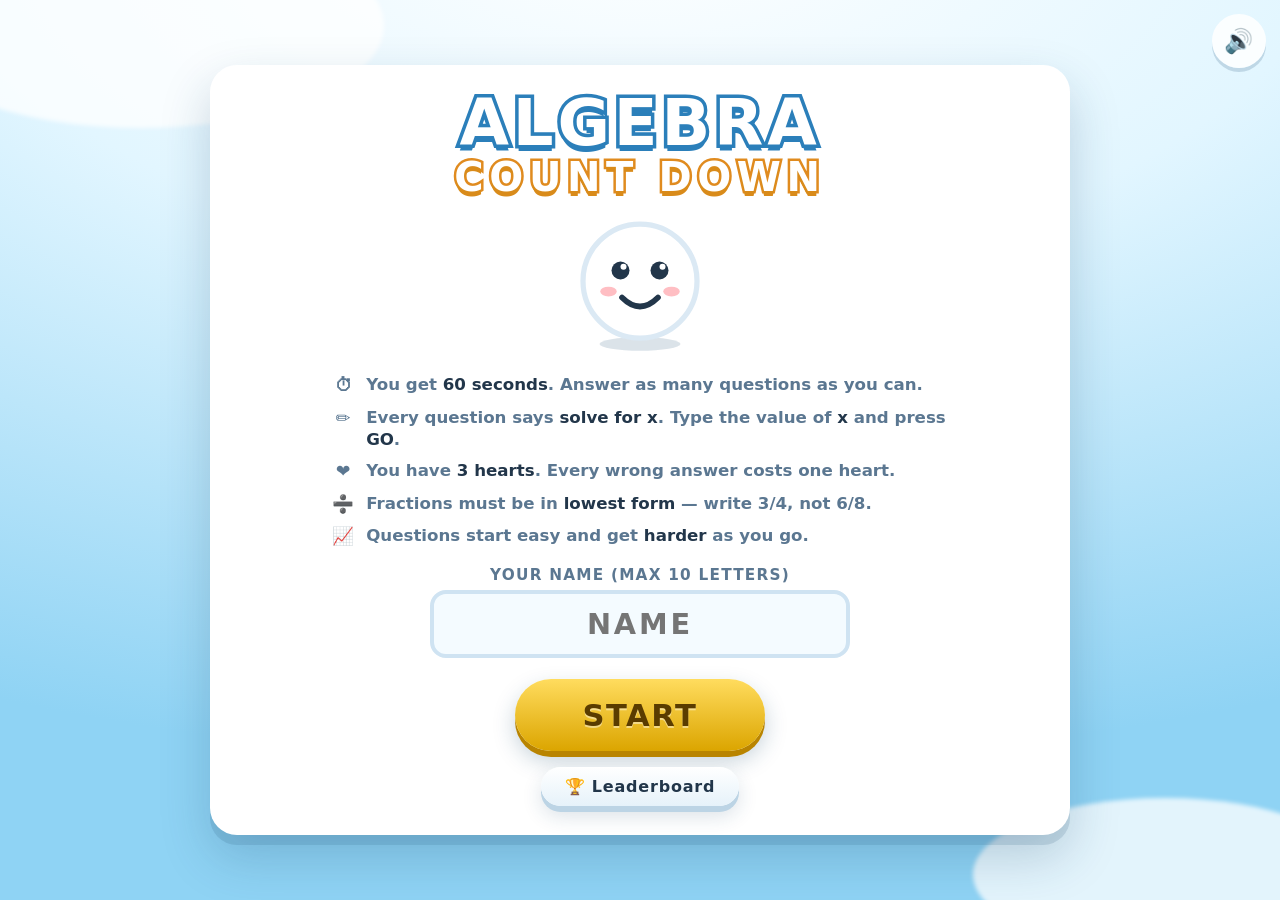
==== algebra.html @ 0816c3d7 "Count Down games" ====
<!DOCTYPE html>
<html lang="en">
<head>
<meta charset="utf-8">
<meta name="viewport" content="width=device-width, initial-scale=1, maximum-scale=1, user-scalable=no">
<title>Algebra Count Down</title>
<style>
:root{
  --sky1:#8fd3f4; --sky2:#e2f6ff;
  --ink:#22364a; --ink-soft:#5b7791;
  --yellow:#ffd23f; --yellow-d:#dba500;
  --green:#49c96b; --green-d:#2f9c4c;
  --red:#ff5a5f; --red-d:#cf3e43;
  --blue:#4aa8e8; --blue-d:#2b7fba;
  --card:#ffffff;
}
*{box-sizing:border-box;-webkit-tap-highlight-color:transparent}
html,body{height:100%;margin:0}
body{
  font-family: ui-rounded,"Nunito","Trebuchet MS",Verdana,system-ui,sans-serif;
  color:var(--ink);
  background: radial-gradient(130% 95% at 50% -10%, #ffffff 0%, var(--sky2) 42%, var(--sky1) 100%);
  overflow-x:hidden;
  overflow-y:auto;
  display:flex;
  flex-direction:column;
  min-height:100dvh;
  -webkit-user-select:none; user-select:none;
}
body::before,body::after{
  content:""; position:fixed; border-radius:50%; background:rgba(255,255,255,.75); filter:blur(2px);
  pointer-events:none; z-index:0;
}
body::before{ width:38vmax; height:16vmax; top:-6vmax; left:-8vmax; animation:drift 26s ease-in-out infinite alternate }
body::after{ width:30vmax; height:12vmax; bottom:-4vmax; right:-6vmax; animation:drift 34s ease-in-out infinite alternate-reverse }
@keyframes drift{ from{transform:translateX(0)} to{transform:translateX(6vmax)} }

#app{
  position:relative;
  flex:1 0 auto;
  min-height:min(620px, 82dvh);
  width:100%;
  z-index:1;
}
.screen{
  position:absolute; inset:0; display:none;
  flex-direction:column; align-items:center; justify-content:center;
  padding:clamp(10px,2.4vmin,26px); overflow:hidden;
}
.screen.on{display:flex}

.card{
  background:var(--card); border-radius:clamp(18px,3vmin,34px);
  box-shadow:0 10px 0 rgba(31,80,116,.14), 0 22px 50px rgba(23,70,105,.22);
  padding:clamp(16px,3.2vmin,38px);
  width:min(860px,100%);
  max-height:100%; overflow:auto;
}
.card::-webkit-scrollbar{width:10px}
.card::-webkit-scrollbar-thumb{background:#cfe3f2;border-radius:10px}

/* ---------- title ---------- */
.logo{margin:0 0 clamp(4px,1.2vmin,12px); text-align:center; line-height:.92}
.logo .a{
  display:block; font-size:clamp(28px,7.2vmin,64px); font-weight:900; letter-spacing:.06em;
  color:#fff; -webkit-text-stroke:clamp(3px,.9vmin,7px) var(--blue-d);
  paint-order:stroke fill; text-shadow:0 6px 0 var(--blue-d);
}
.logo .b{
  display:block; font-size:clamp(18px,4.6vmin,40px); font-weight:900; letter-spacing:.14em;
  color:#fff; -webkit-text-stroke:clamp(2.5px,.7vmin,5px) #e08b1f;
  paint-order:stroke fill; text-shadow:0 5px 0 #d98b1a; margin-top:.15em;
}

.mascot{width:clamp(74px,17vmin,150px); height:auto; display:block; margin:0 auto}
.mascot.cheer{animation:boing .6s ease-in-out infinite alternate}
@keyframes boing{from{transform:translateY(0) rotate(-2deg)} to{transform:translateY(-8px) rotate(2deg)}}

.rules{list-style:none; margin:clamp(10px,2vmin,20px) auto; padding:0; max-width:620px;
  display:grid; gap:clamp(5px,1.1vmin,10px); font-size:clamp(13px,1.85vmin,19px); font-weight:700; color:var(--ink-soft)}
.rules li{display:flex; gap:.6em; align-items:flex-start; line-height:1.3}
.rules b{color:var(--ink)}
.rules .ic{flex:0 0 1.5em; text-align:center; font-size:1.05em}

.namewrap{margin:clamp(10px,2vmin,22px) auto 0; max-width:420px; text-align:center}
.namewrap label{display:block; font-weight:900; font-size:clamp(12px,1.7vmin,16px); letter-spacing:.08em; color:var(--ink-soft); margin-bottom:6px; text-transform:uppercase}
#nameInput{
  width:100%; font:inherit; font-weight:900; font-size:clamp(20px,3.2vmin,30px); text-align:center;
  letter-spacing:.1em; text-transform:uppercase; padding:.45em .5em; border-radius:16px;
  border:4px solid #cfe3f2; background:#f4fbff; color:var(--ink); outline:none;
}
#nameInput:focus{border-color:var(--blue)}

.btn{
  -webkit-appearance:none; appearance:none; border:0; cursor:pointer; font:inherit; font-weight:900;
  border-radius:999px; padding:.62em 1.5em; letter-spacing:.05em; color:#fff;
  background:linear-gradient(180deg,var(--blue),var(--blue-d));
  box-shadow:0 6px 0 #1f659a, 0 10px 20px rgba(23,70,105,.28);
  transition:transform .08s ease, box-shadow .08s ease, filter .15s;
  text-shadow:0 2px 0 rgba(0,0,0,.18);
}
.btn:active{transform:translateY(5px); box-shadow:0 1px 0 #1f659a, 0 4px 10px rgba(23,70,105,.25)}
.btn.go{background:linear-gradient(180deg,#ffdc5e,var(--yellow-d)); color:#5a3c00; text-shadow:0 2px 0 rgba(255,255,255,.45); box-shadow:0 6px 0 #b98400, 0 10px 22px rgba(23,70,105,.25)}
.btn.go:active{box-shadow:0 1px 0 #b98400}
.btn.ghost{background:linear-gradient(180deg,#ffffff,#e6f2fa); color:var(--ink); box-shadow:0 6px 0 #bcd4e5, 0 10px 20px rgba(23,70,105,.16); text-shadow:none}
.btn.ghost:active{box-shadow:0 1px 0 #bcd4e5}
.btn[disabled]{filter:grayscale(.6) opacity(.6); cursor:not-allowed}
.btn.big{font-size:clamp(20px,3.4vmin,32px); padding:.6em 2.2em; margin-top:clamp(12px,2.4vmin,26px)}

.row{display:flex; gap:clamp(8px,1.6vmin,14px); justify-content:center; flex-wrap:wrap; align-items:center}

/* ---------- subtle back link & donation bar ---------- */
.backlink{
  position:absolute; top:clamp(8px,1.6vmin,16px); left:clamp(8px,1.6vmin,16px);
  z-index:5; text-decoration:none; font-weight:800;
  font-size:clamp(12px,1.7vmin,15px); color:var(--ink-soft);
  background:rgba(255,255,255,.78); backdrop-filter:blur(4px);
  padding:.45em .95em; border-radius:999px;
  box-shadow:0 3px 0 rgba(31,80,116,.12);
  transition:background .15s, color .15s, transform .08s;
}
.backlink:hover{background:#fff; color:var(--ink)}
.backlink:active{transform:translateY(2px)}

.donate-strip{
  margin-top:clamp(14px,2.4vmin,22px);
  padding-top:clamp(10px,1.8vmin,16px);
  border-top:1px solid #e4f0f8;
  display:flex; flex-wrap:wrap; align-items:center; justify-content:center;
  gap:8px 14px; text-align:center;
}
.donate-strip .donate-copy{
  font-size:clamp(11px,1.5vmin,13px); font-weight:700; color:var(--ink-soft);
}
.donate-strip form{margin:0; display:inline-flex; align-items:center}
.donate-btn{
  -webkit-appearance:none; appearance:none; cursor:pointer; font:inherit;
  font-size:clamp(11px,1.5vmin,13px); font-weight:800;
  color:var(--ink-soft); background:#f4f9fd;
  border:1.5px solid #d4e6f3; border-radius:999px;
  padding:.35em .95em; transition:all .15s ease;
}
.donate-btn:hover{
  background:#e7f4fc; color:var(--blue-d); border-color:#a9d2ee;
}
.donate-btn:active{transform:translateY(1px)}

/* ---------- bottom ad slot ---------- */
.ad-footer{
  position:relative; z-index:1;
  width:100%; display:flex; justify-content:center; align-items:center;
  padding:8px 10px 12px;
  overflow:hidden;
}
.ad-box{
  width:min(800px, 100%);
  min-height:90px;
  display:flex; justify-content:center; align-items:center;
  background:rgba(255,255,255,.35);
  border-radius:14px;
  overflow:hidden;
}

/* ---------- countdown ---------- */
#s-count{background:rgba(15,50,75,.35); backdrop-filter:blur(3px)}
#countNum{
  font-size:clamp(90px,34vmin,300px); font-weight:900; color:#fff; line-height:1;
  text-shadow:0 12px 0 rgba(20,60,90,.35); animation:pop .55s ease-out;
}
@keyframes pop{0%{transform:scale(.4);opacity:0} 45%{transform:scale(1.12);opacity:1} 100%{transform:scale(1)}}
#countHint{color:#fff; font-weight:900; letter-spacing:.2em; font-size:clamp(12px,2vmin,20px); opacity:.9; margin-top:.4em}

/* ---------- play ---------- */
#s-play{justify-content:flex-start; padding-top:clamp(6px,1.6vmin,18px)}
.hud{
  width:min(980px,100%); display:grid; grid-template-columns:auto 1fr auto auto; align-items:center;
  gap:clamp(8px,1.8vmin,20px); margin-bottom:clamp(6px,1.4vmin,14px);
}
.hearts{display:flex; gap:.16em; font-size:clamp(20px,3.6vmin,40px); line-height:1}
.heart{color:#ff5a5f; text-shadow:0 3px 0 rgba(0,0,0,.12); transition:transform .2s, color .2s, opacity .2s}
.heart.lost{color:#c9d8e4; opacity:.85; transform:scale(.82)}
.heart.pulse{animation:hp .4s ease-out}
@keyframes hp{0%{transform:scale(1.35)}100%{transform:scale(.82)}}

.timerwrap{display:flex; flex-direction:column; gap:4px; align-items:center}
.timerbar{
  width:100%; height:clamp(14px,2.6vmin,26px); background:#dceef9; border-radius:999px;
  overflow:hidden; box-shadow:inset 0 3px 6px rgba(31,80,116,.15);
}
#timerfill{
  height:100%; width:100%; border-radius:999px;
  background:linear-gradient(90deg,#5fe08a,#3fc4d6);
  transition:background .3s;
}
#timerfill.warn{background:linear-gradient(90deg,#ffc94a,#ff9a3c)}
#timerfill.danger{background:linear-gradient(90deg,#ff7d6e,#ff4b4b); animation:pulseBG .7s infinite alternate}
@keyframes pulseBG{from{filter:brightness(1)}to{filter:brightness(1.25)}}
#clock{font-weight:900; font-size:clamp(18px,3vmin,32px); font-variant-numeric:tabular-nums; letter-spacing:.02em}
#clock.danger{color:var(--red); animation:pulseT .7s infinite alternate}
@keyframes pulseT{from{transform:scale(1)}to{transform:scale(1.12)}}

.scorebox{text-align:right; line-height:1}
.scorebox .lbl{display:block; font-size:clamp(9px,1.35vmin,13px); font-weight:900; letter-spacing:.16em; color:var(--ink-soft)}
#score{font-size:clamp(26px,5vmin,52px); font-weight:900}
#score.bump{animation:bump .28s ease-out}
@keyframes bump{0%{transform:scale(1.4);color:var(--green-d)}100%{transform:scale(1)}}

.qcard{
  width:min(980px,100%); background:#fff; border-radius:clamp(18px,3vmin,32px);
  box-shadow:0 8px 0 rgba(31,80,116,.12), 0 18px 40px rgba(23,70,105,.18);
  padding:clamp(10px,2.4vmin,26px) clamp(12px,3vmin,34px);
  display:flex; flex-direction:column; align-items:center; justify-content:center;
  position:relative; overflow:hidden;
}
.qcard.shake{animation:shake .34s}
@keyframes shake{0%,100%{transform:translateX(0)}20%{transform:translateX(-9px)}40%{transform:translateX(8px)}60%{transform:translateX(-5px)}80%{transform:translateX(3px)}}

.prompt{font-weight:900; font-size:clamp(10px,1.55vmin,15px); letter-spacing:.18em; color:var(--ink-soft); text-transform:uppercase}
.eq{
  font-weight:900; line-height:1.05; letter-spacing:.01em; margin:clamp(2px,.7vmin,8px) 0;
  font-size:clamp(38px,10.5vmin,105px); font-variant-numeric:tabular-nums;
  white-space:nowrap;
}
.eq .var{color:var(--blue-d)}

#feedback{
  min-height:1.5em; font-weight:900; font-size:clamp(15px,2.5vmin,26px); letter-spacing:.02em;
  text-align:center; margin:0;
}
#feedback.ok{color:var(--green-d)}
#feedback.bad{color:var(--red-d)}
#feedback.hint{color:var(--ink-soft)}

.answerRow{
  width:min(980px,100%); display:flex; gap:clamp(8px,1.6vmin,14px); align-items:stretch;
  margin-top:clamp(6px,1.4vmin,14px);
}
#answer{
  flex:1 1 auto; min-width:0; font:inherit; font-weight:900; text-align:center;
  font-size:clamp(26px,5.2vmin,52px); padding:.18em .4em; border-radius:18px;
  border:5px solid #cfe3f2; background:#f7fdff; color:var(--ink); outline:none;
  font-variant-numeric:tabular-nums; letter-spacing:.04em;
}
#answer:focus{border-color:var(--blue); background:#fff}
#answer.badflash{border-color:var(--red); animation:shake .3s}
#goBtn{flex:0 0 auto; min-width:clamp(84px,14vmin,140px); font-size:clamp(20px,3.4vmin,34px); border-radius:18px}

.keypad{
  width:min(980px,100%); display:grid; grid-template-columns:repeat(4,1fr);
  gap:clamp(5px,1.1vmin,10px); margin-top:clamp(6px,1.3vmin,12px);
}
.key{
  -webkit-appearance:none; appearance:none; border:0; cursor:pointer; font:inherit; font-weight:900;
  font-size:clamp(18px,3.2vmin,32px); padding:clamp(6px,1.4vmin,14px) 0; border-radius:clamp(10px,1.6vmin,18px);
  color:var(--ink); background:linear-gradient(180deg,#ffffff,#e9f4fb);
  box-shadow:0 4px 0 #c3d9e8; transition:transform .06s, box-shadow .06s;
}
.key:active{transform:translateY(3px); box-shadow:0 1px 0 #c3d9e8}
.key.wide{grid-column:span 1}
.key.goKey{grid-column:span 2; background:linear-gradient(180deg,#ffdc5e,var(--yellow-d)); color:#5a3c00; box-shadow:0 4px 0 #b98400}
.key.goKey:active{box-shadow:0 1px 0 #b98400}

/* ---------- end ---------- */
#s-end .card{text-align:center}
.headline{font-size:clamp(24px,5.4vmin,52px); font-weight:900; margin:.1em 0 .1em; line-height:1.05}
.headline.win{color:var(--green-d)}
.headline.lose{color:var(--red-d)}
.bigscore{
  font-size:clamp(56px,15vmin,160px); font-weight:900; line-height:.95; color:var(--blue-d);
  margin:.05em 0 0; font-variant-numeric:tabular-nums;
}
.bigscore small{display:block; font-size:.17em; letter-spacing:.24em; color:var(--ink-soft); margin-top:.5em}
.endmsg{font-weight:700; color:var(--ink-soft); font-size:clamp(13px,2vmin,19px); margin:.9em auto 0; max-width:34em; line-height:1.4}

/* ---------- leaderboard ---------- */
#s-board .card{max-width:720px}
.lbtitle{text-align:center; font-weight:900; font-size:clamp(22px,4.4vmin,42px); letter-spacing:.06em; margin:0 0 .5em}
#lbList{list-style:none; margin:0; padding:0; display:grid; gap:clamp(4px,.9vmin,8px)}
#lbList li{
  display:grid; grid-template-columns:2.4em 1fr auto; align-items:center; gap:.7em;
  background:#f2f9fe; border-radius:12px; padding:.55em .8em; font-weight:900;
  font-size:clamp(14px,2.2vmin,20px);
}
#lbList li .rk{color:var(--ink-soft); text-align:center; font-size:.95em}
#lbList li .nm{overflow:hidden; text-overflow:ellipsis; white-space:nowrap; letter-spacing:.06em}
#lbList li .sc{color:var(--blue-d); font-variant-numeric:tabular-nums}
#lbList li:nth-child(1){background:linear-gradient(180deg,#fff4c9,#ffe58a)}
#lbList li:nth-child(2){background:linear-gradient(180deg,#f0f4f8,#dde6ee)}
#lbList li:nth-child(3){background:linear-gradient(180deg,#ffe9d6,#ffd3b0)}
#lbList li.me{outline:4px solid var(--green); outline-offset:-1px; animation:bump .5s}
#lbList li.msg{display:block; text-align:center; color:var(--ink-soft); font-weight:700}
.lbfoot{text-align:center; margin-top:clamp(12px,2.2vmin,22px)}

.topbar{
  position:absolute; top:clamp(8px,1.6vmin,16px); right:clamp(8px,1.6vmin,16px);
  display:flex; gap:.5em; z-index:5;
}
.iconbtn{
  -webkit-appearance:none; appearance:none; border:0; cursor:pointer; font:inherit; font-size:clamp(16px,2.6vmin,24px);
  width:2.3em; height:2.3em; border-radius:50%; background:rgba(255,255,255,.85); color:var(--ink);
  box-shadow:0 4px 0 rgba(31,80,116,.18); display:grid; place-items:center; transition:transform .08s;
}
.iconbtn:active{transform:translateY(3px); box-shadow:0 1px 0 rgba(31,80,116,.18)}
.hud .iconbtn{font-size:clamp(13px,2vmin,20px); width:2.1em; height:2.1em; background:#fff}

.confetti{position:fixed; inset:0; pointer-events:none; z-index:99; overflow:hidden}
.confetti i{
  position:absolute; top:-6vh; width:.9vmin; height:1.6vmin; border-radius:2px; opacity:.95;
  animation:fall linear forwards;
}
@keyframes fall{ to{ transform:translateY(112vh) rotate(720deg) } }

@media (max-width:560px){
  .rules{gap:4px}
  .keypad{gap:5px}
}
@media (orientation:landscape) and (max-height:520px){
  .mascot{width:60px}
  .logo .a{font-size:26px}
  .logo .b{font-size:17px}
  .rules{font-size:12px; gap:3px}
  .btn.big{margin-top:8px; padding:.45em 1.8em}
}
</style>
</head>
<body>
<div id="app">

  <!-- ============ START ============ -->
  <section class="screen on" id="s-start">
    <div class="card">
      <h1 class="logo"><span class="a">ALGEBRA</span><span class="b">COUNT DOWN</span></h1>

      <svg class="mascot" id="mascot" viewBox="0 0 200 200" aria-hidden="true">
        <ellipse cx="100" cy="184" rx="54" ry="9" fill="rgba(31,80,116,.16)"/>
        <circle cx="100" cy="100" r="76" fill="#fff" stroke="#dbe9f4" stroke-width="7"/>
        <circle cx="74" cy="86" r="12" fill="#22364a"/>
        <circle cx="126" cy="86" r="12" fill="#22364a"/>
        <circle cx="78" cy="81" r="4" fill="#fff"/>
        <circle cx="130" cy="81" r="4" fill="#fff"/>
        <ellipse cx="58" cy="114" rx="11" ry="6.5" fill="#ffb3b8" opacity=".85"/>
        <ellipse cx="142" cy="114" rx="11" ry="6.5" fill="#ffb3b8" opacity=".85"/>
        <path id="mouth" d="M76 122 Q100 146 124 122" fill="none" stroke="#22364a" stroke-width="7.5" stroke-linecap="round"/>
      </svg>

      <ul class="rules">
        <li><span class="ic">⏱</span><span>You get <b>60 seconds</b>. Answer as many questions as you can.</span></li>
        <li><span class="ic">✏️</span><span>Every question says <b>solve for x</b>. Type the value of <b>x</b> and press <b>GO</b>.</span></li>
        <li><span class="ic">❤️</span><span>You have <b>3 hearts</b>. Every wrong answer costs one heart.</span></li>
        <li><span class="ic">➗</span><span>Fractions must be in <b>lowest form</b> — write 3/4, not 6/8.</span></li>
        <li><span class="ic">📈</span><span>Questions start easy and get <b>harder</b> as you go.</span></li>
      </ul>

      <div class="namewrap">
        <label for="nameInput">Your name (max 10 letters)</label>
        <input id="nameInput" type="text" maxlength="10" autocomplete="off" autocapitalize="characters"
               spellcheck="false" placeholder="NAME" value="">
      </div>

      <div class="row">
        <button class="btn go big" id="startBtn">START</button>
      </div>
      <div class="row" style="margin-top:clamp(10px,1.8vmin,18px)">
        <button class="btn ghost" id="lbBtnStart">🏆 Leaderboard</button>
      </div>

      
    </div>
  </section>

  <!-- ============ 3-2-1 ============ -->
  <section class="screen" id="s-count">
    <div id="countNum">3</div>
    <div id="countHint">GET READY</div>
  </section>

  <!-- ============ PLAY ============ -->
  <section class="screen" id="s-play">
    <div class="hud">
      <div class="hearts" id="hearts" aria-label="lives remaining"></div>

      <div class="timerwrap">
        <div class="timerbar"><div id="timerfill"></div></div>
        <div id="clock">60</div>
      </div>

      <div class="scorebox">
        <span class="lbl">SCORE</span>
        <span id="score">0</span>
      </div>

      <button class="iconbtn" id="muteBtn2" title="Sound on/off">🔊</button>
    </div>

    <div class="qcard" id="qcard">
      <div class="prompt">Solve for x</div>
      <div class="eq" id="eq">x + 3 = 9</div>
      <div id="feedback"></div>
    </div>

    <div class="answerRow">
      <input id="answer" type="text" inputmode="none" autocomplete="off" autocorrect="off"
             autocapitalize="off" spellcheck="false" maxlength="7" placeholder="x = ?">
      <button class="btn go" id="goBtn">GO</button>
    </div>

    <div class="keypad" id="keypad">
      <button class="key" data-k="7">7</button>
      <button class="key" data-k="8">8</button>
      <button class="key" data-k="9">9</button>
      <button class="key" data-k="del">⌫</button>
      <button class="key" data-k="4">4</button>
      <button class="key" data-k="5">5</button>
      <button class="key" data-k="6">6</button>
      <button class="key" data-k="neg">−</button>
      <button class="key" data-k="1">1</button>
      <button class="key" data-k="2">2</button>
      <button class="key" data-k="3">3</button>
      <button class="key" data-k="slash">/</button>
      <button class="key" data-k="0">0</button>
      <button class="key goKey" data-k="go">✓ GO</button>
    </div>
  </section>

  <!-- ============ END ============ -->
  <section class="screen" id="s-end">
    <div class="card">
      <svg class="mascot" id="mascot2" viewBox="0 0 200 200" aria-hidden="true">
        <ellipse cx="100" cy="184" rx="54" ry="9" fill="rgba(31,80,116,.16)"/>
        <circle cx="100" cy="100" r="76" fill="#fff" stroke="#dbe9f4" stroke-width="7"/>
        <circle cx="74" cy="86" r="12" fill="#22364a"/>
        <circle cx="126" cy="86" r="12" fill="#22364a"/>
        <circle cx="78" cy="81" r="4" fill="#fff"/>
        <circle cx="130" cy="81" r="4" fill="#fff"/>
        <ellipse cx="58" cy="114" rx="11" ry="6.5" fill="#ffb3b8" opacity=".85"/>
        <ellipse cx="142" cy="114" rx="11" ry="6.5" fill="#ffb3b8" opacity=".85"/>
        <path id="mouth2" d="M76 122 Q100 146 124 122" fill="none" stroke="#22364a" stroke-width="7.5" stroke-linecap="round"/>
      </svg>
      <h2 class="headline" id="endTitle">Time's up!</h2>
      <div class="bigscore"><span id="finalScore">0</span><small>CORRECT ANSWERS</small></div>
      <p class="endmsg" id="endMsg"></p>
      <div class="row">
        <button class="btn go big" id="againBtn">PLAY AGAIN</button>
      </div>
      <div class="row" style="margin-top:clamp(10px,1.8vmin,18px)">
        <button class="btn ghost" id="lbBtnEnd">🏆 Leaderboard</button>
        <button class="btn ghost" id="homeBtn">🏠 Home</button>
      </div>

      
    </div>
  </section>

  <!-- ============ LEADERBOARD ============ -->
  <section class="screen" id="s-board">
    <div class="card">
      <h2 class="lbtitle">🏆 TOP 10</h2>
      <ol id="lbList"><li class="msg">Loading…</li></ol>
      <div class="lbfoot">
        <button class="btn ghost" id="lbClose">BACK</button>
      </div>
    </div>
  </section>

  

  <div class="topbar">
    <button class="iconbtn" id="muteBtn" title="Sound on/off">🔊</button>
  </div>
</div>



<script>
(function(){
"use strict";

/* =========================================================
   CONFIG — the only things you should need to change
   ========================================================= */
var CONFIG = {
  DURATION: 60,          // seconds per round
  HEARTS: 3,             // lives
  NAME_MAX: 10,          // letters allowed in a name
  REQUIRE_REDUCED: true, // true = 6/8 is marked wrong ("reduce it!")

  /* Paste your Google Apps Script Web App URL here, ending in /exec
     Leave "" to run with a leaderboard stored on this device only.   */
  LEADERBOARD_URL: ""
};

/* =========================================================
   Small helpers
   ========================================================= */
function $(s){ return document.querySelector(s); }
function R(a,b){ return a + Math.floor(Math.random()*(b-a+1)); }
function coin(p){ return Math.random() < p; }
function pick(a){ return a[Math.floor(Math.random()*a.length)]; }
function shuffle(a){ for(var i=a.length-1;i>0;i--){var j=Math.floor(Math.random()*(i+1));var t=a[i];a[i]=a[j];a[j]=t;} return a; }
function gcd(a,b){ a=Math.abs(a); b=Math.abs(b); while(b){ var t=b; b=a%b; a=t; } return a||1; }
function reduce(n,d){ if(d<0){ n=-n; d=-d; } var g=gcd(n,d); return [n/g, d/g]; }
function num(n){ return n<0 ? "\u2212"+Math.abs(n) : ""+n; }
function signed(n){ return n<0 ? "\u2212 "+Math.abs(n) : "+ "+n; }
function fmtFrac(f){
  var n=f[0], d=f[1];
  var head = n<0 ? "\u2212"+Math.abs(n) : ""+n;
  return d===1 ? head : head+"/"+d;
}

/* =========================================================
   Question generators
   Each returns { t: "equation text", f: [numerator, denominator] }
   Denominators are always kept positive and reduced.
   ========================================================= */
var NICE_FRACTIONS = [[1,2],[1,3],[2,3],[1,4],[3,4],[1,5],[2,5],[3,5],[4,5],[1,6],[5,6]];

/* ---- one step (easy) ---- */
function gAdd(){ var a=R(2,12), x=R(1,12); return {t:"x + "+a+" = "+(x+a), f:[x,1]}; }
function gSub(){ var a=R(2,15), b=R(2,20), x=a+b; return {t:"x \u2212 "+a+" = "+b, f:[x,1]}; }
function gMul(){ var a=R(2,9), x=R(2,12); return {t:a+"x = "+(a*x), f:[x,1]}; }
function gMulFrac(){                                  // qx = p  ->  x = p/q
  var fr = pick(NICE_FRACTIONS);
  var p = fr[0] * (coin(.35) ? -1 : 1);
  return {t: fr[1]+"x = "+num(p), f:[p, fr[1]]};
}
function gDiv(){ var a=R(2,9), b=R(2,12); return {t:"x/"+a+" = "+b, f:[a*b,1]}; }

/* ---- two step (harder) ---- */
function gAxB(){ var a=R(2,9), x=R(1,12), b=R(2,15); return {t:a+"x + "+b+" = "+(a*x+b), f:[x,1]}; }
function gAxMinusB(){ var a=R(2,9), x=R(2,12), b=R(2,15); var c=a*x-b; return {t:a+"x \u2212 "+b+" = "+num(c), f:[x,1]}; }
function gDivPlusB(){ var q=R(2,6), k=R(2,12), b=R(2,15); return {t:"x/"+q+" + "+b+" = "+(k+b), f:[q*k,1]}; }
function gDivMinusB(){ var q=R(2,6), k=R(3,14), b=R(2,k); return {t:"x/"+q+" \u2212 "+b+" = "+(k-b), f:[q*k,1]}; }

/* ---- two step with negatives (questions 8+) ---- */
function gNegAdd(){ var a=R(2,14), x=-R(2,15); return {t:"x + "+a+" = "+num(x+a), f:[x,1]}; }
function gNegSub(){ var a=R(2,14), x=-R(1,10); return {t:"x \u2212 "+a+" = "+num(x-a), f:[x,1]}; }
function gNegMul(){
  var a=R(2,9), x=-R(1,10);
  return coin(.5) ? {t:"\u2212"+a+"x = "+num(-a*x), f:[x,1]}   // -ax = +b
                  : {t: a+"x = "+num(a*x), f:[x,1]};          //  ax = -b
}
function gTwoStep(){
  var a = coin(.35) ? -R(2,7) : R(2,7);
  var x = coin(.5) ? -R(1,10) : R(1,10);
  var b = (coin(.5)?-1:1) * R(2,14);
  var c = a*x + b;
  var coef = (a===1) ? "x" : (a===-1 ? "\u2212x" : num(a)+"x");
  return {t: coef+" "+signed(b)+" = "+num(c), f:[x,1]};
}
function gTwoStepDiv(){
  var q=R(2,8), k=(coin(.5)?-1:1)*R(1,10), b=(coin(.5)?-1:1)*R(2,14);
  var c = k + b;
  return {t:"x/"+q+" "+signed(b)+" = "+num(c), f:[q*k,1]};
}
function gTwoStepFrac(){
  var fr = pick(NICE_FRACTIONS);
  var p = fr[0] * (coin(.3) ? -1 : 1), q = fr[1];
  var b = R(2,14);
  return {t: q+"x + "+b+" = "+num(p+b), f:[p,q]};
}

/* =========================================================
   Difficulty ladder
   Q1-4   : one step, no negatives
   Q5-7   : mixed one + two step, no negatives
   Q8+    : two step, negatives and fractions allowed
   Each tier is dealt from a shuffled bag so there is variety
   and no question is repeated until the bag runs out.
   ========================================================= */
var TIER1 = [gAdd, gSub, gMul, gDiv];
var TIER2 = [gAdd, gSub, gMul, gDiv, gAxB, gAxMinusB, gDivPlusB, gDivMinusB];
var TIER3 = [gTwoStep, gTwoStepDiv, gTwoStepFrac, gNegMul, gMulFrac, gNegAdd, gNegSub,
             gAxB, gAxMinusB, gDivPlusB, gDivMinusB, gMul, gSub];

var bags = {};
function drawFrom(key, builders){
  var bag = bags[key];
  if(!bag || !bag.length){ bag = shuffle(builders.slice()); bags[key] = bag; }
  return bag.pop()();
}
function newQuestion(index){
  if(index <= 4)  return drawFrom("t1", TIER1);
  if(index <= 7)  return drawFrom("t2", TIER2);
  return drawFrom("t3", TIER3);
}

/* =========================================================
   Sound (generated, no files needed)
   ========================================================= */
var actx = null, muted = false;
try{ muted = localStorage.getItem("acd_muted") === "1"; }catch(e){}
function audio(){
  if(!actx){ try{ actx = new (window.AudioContext||window.webkitAudioContext)(); }catch(e){ actx = null; } }
  if(actx && actx.state === "suspended"){ actx.resume(); }
  return actx;
}
function tone(freq, start, dur, type, vol){
  if(muted) return;
  var a = audio(); if(!a) return;
  var o = a.createOscillator(), g = a.createGain();
  o.type = type || "sine"; o.frequency.value = freq;
  var t0 = a.currentTime + start;
  g.gain.setValueAtTime(0, t0);
  g.gain.linearRampToValueAtTime(vol || .16, t0 + .012);
  g.gain.exponentialRampToValueAtTime(.0001, t0 + dur);
  o.connect(g); g.connect(a.destination);
  o.start(t0); o.stop(t0 + dur + .02);
}
function sfxOk(){ tone(880,0,.09,"triangle",.15); tone(1320,.07,.13,"triangle",.13); }
function sfxBad(){ tone(210,0,.16,"sawtooth",.12); tone(150,.11,.22,"sawtooth",.11); }
function sfxTick(){ tone(660,0,.08,"sine",.12); }
function sfxGo(){ tone(520,0,.12,"square",.12); tone(780,.1,.18,"square",.11); }
function sfxWin(){ [523,659,784,1047].forEach(function(f,i){ tone(f, i*.13, .26, "triangle", .14); }); }

/* =========================================================
   Screens
   ========================================================= */
function show(id){
  document.querySelectorAll(".screen").forEach(function(s){ s.classList.remove("on"); });
  var el = document.getElementById(id);
  el.classList.add("on");
  var hideChrome = (id === "s-play" || id === "s-count");
  document.querySelector(".topbar").style.display = hideChrome ? "none" : "flex";
}

/* =========================================================
   Game state
   ========================================================= */
var S = {
  score:0, hearts:0, index:0, cur:null,
  running:false, locked:false, streak:0,
  t0:0, timeLeft:CONFIG.DURATION, raf:null, pending:null,
  playerName:""
};

var elHearts=$("#hearts"), elEq=$("#eq"), elFb=$("#feedback"),
    elScore=$("#score"), elClock=$("#clock"), elFill=$("#timerfill"),
    elAnswer=$("#answer"), elCard=$("#qcard");

/* ---------- name ---------- */
try{ var savedName = localStorage.getItem("acd_name") || ""; }catch(e){ var savedName=""; }
$("#nameInput").value = savedName;

$("#nameInput").addEventListener("input", function(){
  this.value = this.value.replace(/[^A-Za-z0-9 ]/g,"").slice(0,CONFIG.NAME_MAX).toUpperCase();
});

/* ---------- mute ---------- */
function syncMute(){
  $("#muteBtn").textContent  = muted ? "🔇" : "🔊";
  $("#muteBtn2").textContent = muted ? "🔇" : "🔊";
}
function toggleMute(){
  muted = !muted;
  syncMute();
  try{ localStorage.setItem("acd_muted", muted ? "1":"0"); }catch(e){}
}
$("#muteBtn").addEventListener("click", toggleMute);
$("#muteBtn2").addEventListener("click", toggleMute);
syncMute();

/* =========================================================
   Hearts + HUD
   ========================================================= */
function drawHearts(){
  elHearts.innerHTML = "";
  for(var i=0;i<CONFIG.HEARTS;i++){
    var s = document.createElement("span");
    s.className = "heart" + (i < S.hearts ? "" : " lost");
    s.textContent = "♥";
    elHearts.appendChild(s);
  }
}
function loseHeart(){
  if(S.hearts>0) S.hearts--;
  var nodes = elHearts.children;
  for(var i=0;i<nodes.length;i++){
    nodes[i].className = "heart" + (i < S.hearts ? "" : " lost");
  }
  var lostNode = nodes[S.hearts];
  if(lostNode) lostNode.classList.add("pulse");
}

/* =========================================================
   Face
   ========================================================= */
function setFace(which){
  var m1 = $("#mouth"), m2 = $("#mouth2");
  var cfg = {
    idle:  {d:"M76 122 Q100 146 124 122", fill:"none"},
    happy: {d:"M72 116 Q100 156 128 116", fill:"none"},
    sad:   {d:"M76 138 Q100 116 124 138", fill:"none"},
    cheer: {d:"M74 114 Q100 162 126 114 Z", fill:"#ff7b7b"},
    wow:   {d:"M100 112 m-14 0 a14 14 0 1 0 28 0 a14 14 0 1 0 -28 0", fill:"#ff7b7b"}
  }[which] || {d:"M76 122 Q100 146 124 122", fill:"none"};
  [m1,m2].forEach(function(m){
    if(!m) return;
    m.setAttribute("d", cfg.d);
    m.setAttribute("fill", cfg.fill);
  });
  $("#mascot").classList.toggle("cheer", which === "cheer");
  $("#mascot2").classList.toggle("cheer", which === "cheer");
}

/* =========================================================
   Timer
   ========================================================= */
function updateTimerUI(){
  var t = S.timeLeft;
  elClock.textContent = Math.ceil(t);
  elFill.style.width = Math.max(0, (t/CONFIG.DURATION)*100) + "%";
  var cls = t <= 10 ? "danger" : (t <= 25 ? "warn" : "");
  elFill.className = cls;
  elClock.className = cls;
}
function tick(now){
  if(!S.running) return;
  var elapsed = (now - S.t0)/1000;
  S.timeLeft = CONFIG.DURATION - elapsed;
  if(S.timeLeft <= 0){ S.timeLeft = 0; updateTimerUI(); endGame(true); return; }
  updateTimerUI();
  S.raf = requestAnimationFrame(tick);
}

/* =========================================================
   Start / countdown
   ========================================================= */
function beginRound(){
  var nm = $("#nameInput").value.trim().slice(0,CONFIG.NAME_MAX);
  S.playerName = nm || "PLAYER";
  try{ localStorage.setItem("acd_name", S.playerName); }catch(e){}

  S.score = 0; S.hearts = CONFIG.HEARTS; S.index = 0;
  S.streak = 0; S.locked = false; S.running = false; S.timeLeft = CONFIG.DURATION;
  bags = {};
  elScore.textContent = "0";
  drawHearts();
  updateTimerUI();
  setFace("idle");

  show("s-count");
  countdown(3);
}

function countdown(n){
  var el = $("#countNum");
  el.textContent = n;
  el.style.animation = "none";
  void el.offsetWidth;
  el.style.animation = "";
  sfxTick();
  if(n > 1){
    setTimeout(function(){ countdown(n-1); }, 700);
  } else {
    setTimeout(function(){
      $("#countNum").textContent = "GO!";
      sfxGo();
      setTimeout(startPlay, 420);
    }, 700);
  }
}

function startPlay(){
  show("s-play");
  S.running = true;
  S.t0 = performance.now();
  updateTimerUI();
  nextQuestion();
  S.raf = requestAnimationFrame(tick);
}

/* =========================================================
   Questions
   ========================================================= */
function nextQuestion(){
  S.index++;
  S.cur = newQuestion(S.index);
  elEq.innerHTML = renderEq(S.cur.t);
  elAnswer.value = "";
  elAnswer.classList.remove("badflash");
  elFb.textContent = "";
  elFb.className = "";
  S.locked = false;
  elAnswer.focus({preventScroll:true});
}

function renderEq(t){
  // x → coloured, everything else plain
  return t.replace(/(^|[^A-Za-z0-9])x(?![A-Za-z0-9])/g, function(m, pre){
    return pre + '<span class="var">x</span>';
  });
}

/* =========================================================
   Answer checking
   ========================================================= */
function parseAnswer(raw){
  var s = String(raw).toLowerCase().replace(/\s+/g,"").replace(/\u2212/g,"-");
  s = s.replace(/^x=?/, "");
  if(!s) return null;
  if(/^-?\d+$/.test(s)) return [parseInt(s,10), 1];
  var m = s.match(/^(-?\d+)\/(-?\d+)$/);
  if(m){
    var d = parseInt(m[2],10);
    if(d === 0) return null;
    return [parseInt(m[1],10), d];
  }
  return null;
}

function submitAnswer(){
  if(!S.running || S.locked) return;
  var parsed = parseAnswer(elAnswer.value);

  if(parsed === null){
    elFb.textContent = "Type a number, like 7 or \u22123/4";
    elFb.className = "hint";
    elAnswer.classList.add("badflash");
    setTimeout(function(){ elAnswer.classList.remove("badflash"); }, 400);
    return;
  }

  var red = reduce(parsed[0], parsed[1]);
  var truth = S.cur.f;
  var isRight = (red[0] === truth[0] && red[1] === truth[1]);
  var wasReduced = (parsed[0] === red[0] && parsed[1] === red[1]);

  if(isRight && wasReduced){
    /* ---------- correct ---------- */
    S.locked = true;
    S.score++; S.streak++;
    elScore.textContent = S.score;
    elScore.classList.remove("bump"); void elScore.offsetWidth; elScore.classList.add("bump");
    elFb.textContent = S.streak >= 4 ? "🔥 " + S.streak + " in a row!" : "Correct!";
    elFb.className = "ok";
    setFace("happy");
    sfxOk();
    setTimeout(function(){
      if(!S.running) return;
      setFace("idle");
      nextQuestion();
    }, 170);
    return;
  }

  /* ---------- wrong ---------- */
  S.locked = true;
  S.streak = 0;
  elCard.classList.remove("shake"); void elCard.offsetWidth; elCard.classList.add("shake");
  elAnswer.classList.add("badflash");
  setFace("sad");
  sfxBad();

  if(isRight && !wasReduced && CONFIG.REQUIRE_REDUCED){
    elFb.textContent = "Right value — but reduce! Write " + fmtFrac(truth);
  } else {
    elFb.textContent = "x = " + fmtFrac(truth);
  }
  elFb.className = "bad";

  loseHeart();

  S.pending = setTimeout(function(){
    if(!S.running) return;
    elAnswer.classList.remove("badflash");
    setFace("idle");
    if(S.hearts <= 0){ endGame(false); return; }
    nextQuestion();
  }, 1150);
}

/* =========================================================
   End of round
   ========================================================= */
function endGame(survived){
  if(!S.running) return;
  S.running = false;
  if(S.raf) cancelAnimationFrame(S.raf);
  if(S.pending){ clearTimeout(S.pending); S.pending = null; }
  elAnswer.blur();

  $("#finalScore").textContent = S.score;
  var title = $("#endTitle"), msg = $("#endMsg");

  if(survived){
    title.textContent = "Time's up — you survived!";
    title.className = "headline win";
    setFace("cheer");
    sfxWin();
    confetti();
    msg.textContent = S.score === 0
      ? "You made it to the end with no correct answers — give it another go!"
      : "Nice work, " + S.playerName + "! Your score is being sent to the leaderboard.";
  } else {
    title.textContent = "Out of hearts!";
    title.className = "headline lose";
    setFace("sad");
    msg.textContent = "You ran out of hearts after " + S.score +
      " correct answer" + (S.score === 1 ? "" : "s") + ". You need to survive the full minute to get on the leaderboard — try again!";
  }

  show("s-end");

  if(survived && S.score > 0){
    submitScore(S.playerName, S.score, function(){
      msg.textContent = "Nice work, " + S.playerName + "! You scored " + S.score + ". Check the leaderboard!";
    });
  }
}

function confetti(){
  var wrap = document.createElement("div");
  wrap.className = "confetti";
  var colours = ["#ffd23f","#ff5a5f","#49c96b","#4aa8e8","#c77dff","#ff9a3c"];
  for(var i=0;i<60;i++){
    var p = document.createElement("i");
    p.style.left = Math.random()*100 + "vw";
    p.style.background = colours[Math.floor(Math.random()*colours.length)];
    p.style.animationDuration = (1.6 + Math.random()*1.8) + "s";
    p.style.animationDelay = (Math.random()*.5) + "s";
    p.style.transform = "rotate(" + (Math.random()*360) + "deg)";
    wrap.appendChild(p);
  }
  document.body.appendChild(wrap);
  setTimeout(function(){ wrap.remove(); }, 4200);
}

/* =========================================================
   Leaderboard
   ========================================================= */
var lastBoard = null, lastMyScore = null;

var SB_URL = "https://ydxsmynagzcdrwxjigjh.supabase.co";
var SB_KEY = "eyJhbGciOiJIUzI1NiIsInR5cCI6IkpXVCJ9.eyJpc3MiOiJzdXBhYmFzZSIsInJlZiI6InlkeHNteW5hZ3pjZHJ3eGppZ2poIiwicm9sZSI6ImFub24iLCJpYXQiOjE3OTU1MjcyODUsImV4cCI6MjExMTEwMzI4NX0.hHm3HX70GkGYsO0CjVCzieZWcDXFQ_c0QYhM-qYTuAs";
var GAME_ID = "algebra";
function sbHeaders(){ return {"apikey":SB_KEY,"Authorization":"Bearer "+SB_KEY,"Content-Type":"application/json"}; }

function loadBoard(cb){
  var done = false;
  var t = setTimeout(function(){ if(!done){ done = true; cb(null, true); } }, 10000);
  fetch(SB_URL + "/rest/v1/rpc/top10", {method:"POST", headers:sbHeaders(), body:JSON.stringify({g:GAME_ID})})
    .then(function(r){ if(!r.ok) throw 0; return r.json(); })
    .then(function(rows){ if(done) return; done = true; clearTimeout(t); cb(rows, true); })
    .catch(function(){ if(done) return; done = true; clearTimeout(t); cb(null, true); });
}

function submitScore(name, score, after){
  lastMyScore = score;
  var fin = function(){ if(after) after(); };
  fetch(SB_URL + "/rest/v1/scores", {method:"POST", headers:Object.assign(sbHeaders(),{"Prefer":"return=minimal"}),
    body:JSON.stringify({game:GAME_ID, name:String(name).toUpperCase().slice(0,10), score:Math.max(0,Math.min(600,score|0))})})
    .catch(function(){}).then(fin);
}

function renderBoard(){
  var list = $("#lbList");
  list.innerHTML = '<li class="msg">Loading…</li>';
  loadBoard(function(rows, remote){
    list.innerHTML = "";
    if(rows === null){
      list.innerHTML = '<li class="msg">The leaderboard could not be reached right now — try again in a moment.</li>';
      return;
    }
    if(!rows.length){
      list.innerHTML = '<li class="msg">No scores yet. Be the first!</li>';
      return;
    }
    rows.slice(0,10).forEach(function(r, i){
      var li = document.createElement("li");
      if(lastMyScore !== null && String(r.name).toUpperCase() === S.playerName.toUpperCase()){ li.className = "me"; }
      li.innerHTML = '<span class="rk">' + (i+1) + '</span>' +
                     '<span class="nm">' + String(r.name).toUpperCase().replace(/[<>&]/g,"") + '</span>' +
                     '<span class="sc">' + r.score + '</span>';
      list.appendChild(li);
    });
  });
}

/* =========================================================
   Wiring
   ========================================================= */
$("#startBtn").addEventListener("click", function(){
  var nm = $("#nameInput").value.trim();
  if(nm.length < 1){
    $("#nameInput").focus();
    $("#nameInput").style.borderColor = "var(--red)";
    setTimeout(function(){ $("#nameInput").style.borderColor = ""; }, 900);
    return;
  }
  beginRound();
});

$("#nameInput").addEventListener("keydown", function(e){
  if(e.key === "Enter"){ e.preventDefault(); $("#startBtn").click(); }
});

$("#goBtn").addEventListener("click", submitAnswer);
elAnswer.addEventListener("keydown", function(e){
  if(e.key === "Enter"){ e.preventDefault(); submitAnswer(); }
});
elAnswer.addEventListener("input", function(){
  this.value = this.value.replace(/[^0-9\-\/\u2212]/g, "").slice(0,7);
});

$("#keypad").addEventListener("click", function(e){
  var btn = e.target.closest(".key");
  if(!btn) return;
  var k = btn.getAttribute("data-k");
  e.preventDefault();
  if(k === "go"){ submitAnswer(); return; }
  if(S.locked) return;
  var v = elAnswer.value;
  if(k === "del"){ elAnswer.value = v.slice(0,-1); }
  else if(k === "neg"){ elAnswer.value = v.charAt(0) === "-" ? v.slice(1) : "-" + v; }
  else if(k === "slash"){ if(v.indexOf("/") < 0 && v.length) elAnswer.value = v + "/"; }
  else { elAnswer.value = (v + k).slice(0,7); }
  elAnswer.focus({preventScroll:true});
});

$("#againBtn").addEventListener("click", beginRound);
$("#homeBtn").addEventListener("click", function(){ setFace("idle"); show("s-start"); });
$("#lbBtnStart").addEventListener("click", function(){ show("s-board"); renderBoard(); });
$("#lbBtnEnd").addEventListener("click", function(){ show("s-board"); renderBoard(); });
$("#lbClose").addEventListener("click", function(){
  show(S.index > 0 ? "s-end" : "s-start");
});

/* keep the game area from scrolling on space */
window.addEventListener("keydown", function(e){
  if(e.key === " " && document.activeElement === document.body) e.preventDefault();
});

/* init */
drawHearts();
updateTimerUI();
setFace("idle");

})();
</script>
</body>
</html>
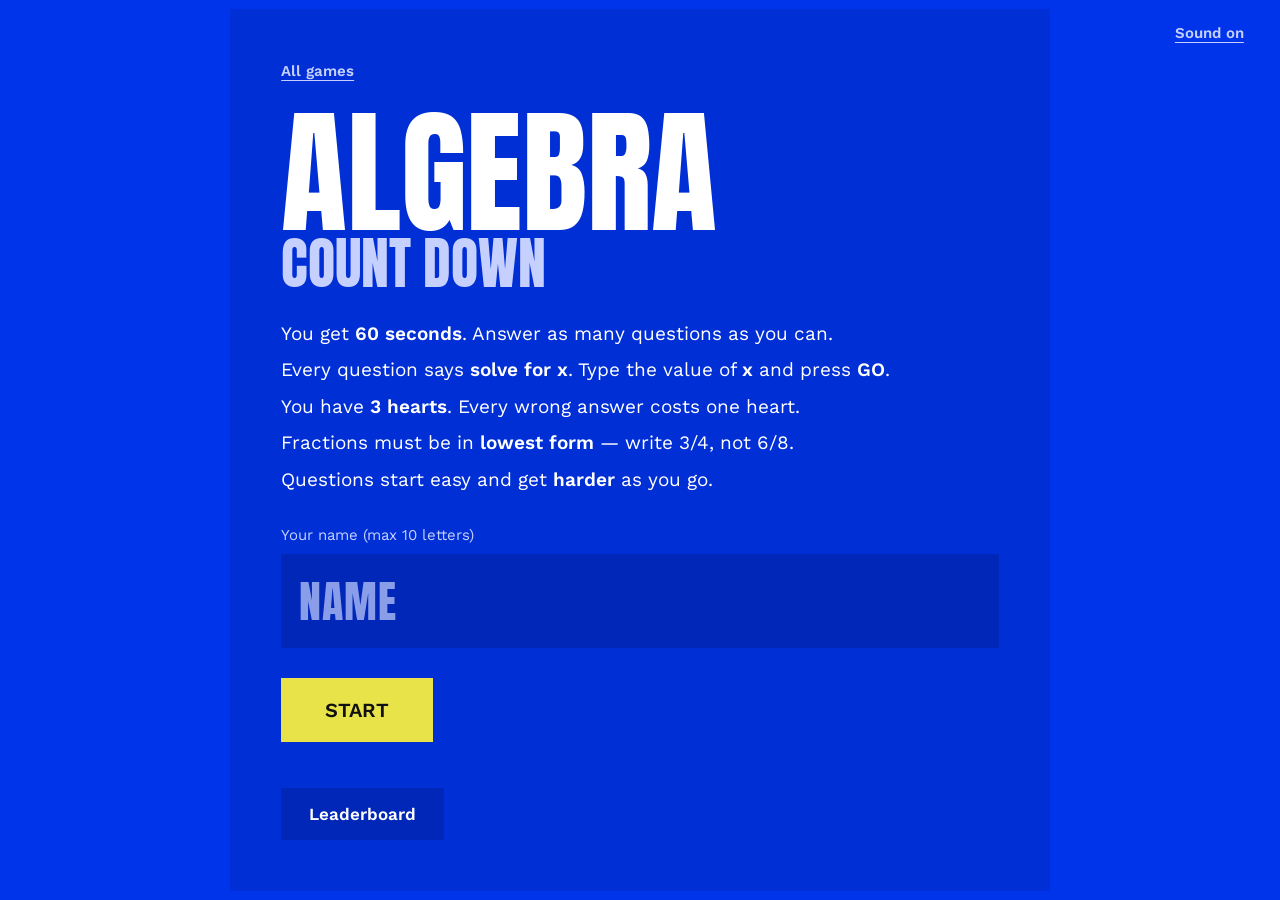
==== commit 6c1643e0: "Restyle game pages to match landing" ====
--- a/algebra.html
+++ b/algebra.html
@@ -4,323 +4,121 @@
 <meta charset="utf-8">
 <meta name="viewport" content="width=device-width, initial-scale=1, maximum-scale=1, user-scalable=no">
 <title>Algebra Count Down</title>
+<link rel="preconnect" href="https://fonts.googleapis.com"><link rel="preconnect" href="https://fonts.gstatic.com" crossorigin><link href="https://fonts.googleapis.com/css2?family=Anton&family=Work+Sans:wght@400;600&display=swap" rel="stylesheet">
 <style>
 :root{
-  --sky1:#8fd3f4; --sky2:#e2f6ff;
-  --ink:#22364a; --ink-soft:#5b7791;
-  --yellow:#ffd23f; --yellow-d:#dba500;
-  --green:#49c96b; --green-d:#2f9c4c;
-  --red:#ff5a5f; --red-d:#cf3e43;
-  --blue:#4aa8e8; --blue-d:#2b7fba;
-  --card:#ffffff;
+  --bg:#0034eb; --surface:#002fd6; --deep:#0027b8; --ink:#fff; --muted:#c5d0ff;
+  --accent:#e9e34a; --accent-ink:#111; --bad:#ff9aa0;
+  --m:clamp(16px,2.2vw,32px);
+  --ease:cubic-bezier(.2,.7,.2,1);
 }
 *{box-sizing:border-box;-webkit-tap-highlight-color:transparent}
-html,body{height:100%;margin:0}
-body{
-  font-family: ui-rounded,"Nunito","Trebuchet MS",Verdana,system-ui,sans-serif;
-  color:var(--ink);
-  background: radial-gradient(130% 95% at 50% -10%, #ffffff 0%, var(--sky2) 42%, var(--sky1) 100%);
-  overflow-x:hidden;
-  overflow-y:auto;
-  display:flex;
-  flex-direction:column;
-  min-height:100dvh;
-  -webkit-user-select:none; user-select:none;
-}
-body::before,body::after{
-  content:""; position:fixed; border-radius:50%; background:rgba(255,255,255,.75); filter:blur(2px);
-  pointer-events:none; z-index:0;
-}
-body::before{ width:38vmax; height:16vmax; top:-6vmax; left:-8vmax; animation:drift 26s ease-in-out infinite alternate }
-body::after{ width:30vmax; height:12vmax; bottom:-4vmax; right:-6vmax; animation:drift 34s ease-in-out infinite alternate-reverse }
-@keyframes drift{ from{transform:translateX(0)} to{transform:translateX(6vmax)} }
-
-#app{
-  position:relative;
-  flex:1 0 auto;
-  min-height:min(620px, 82dvh);
-  width:100%;
-  z-index:1;
-}
-.screen{
-  position:absolute; inset:0; display:none;
-  flex-direction:column; align-items:center; justify-content:center;
-  padding:clamp(10px,2.4vmin,26px); overflow:hidden;
-}
+html,body{margin:0;min-height:100%}
+body{background:var(--bg);color:var(--ink);font-family:"Work Sans",system-ui,sans-serif;font-size:clamp(1.0625rem,1rem + .25vw,1.1875rem);line-height:1.5;-webkit-user-select:none;user-select:none;overflow-x:hidden}
+::selection{background:var(--accent);color:var(--accent-ink)}
+:focus-visible{outline:3px solid var(--accent);outline-offset:3px}
+h1,h2{font-family:Anton,Impact,"Arial Narrow",sans-serif;font-weight:400;text-transform:uppercase;letter-spacing:-.01em;line-height:.9;margin:0}
+
+#app{position:relative;min-height:100svh;width:100%}
+.screen{position:absolute;inset:0;display:none;flex-direction:column;align-items:center;justify-content:center;padding:var(--m);overflow:auto}
 .screen.on{display:flex}
-
-.card{
-  background:var(--card); border-radius:clamp(18px,3vmin,34px);
-  box-shadow:0 10px 0 rgba(31,80,116,.14), 0 22px 50px rgba(23,70,105,.22);
-  padding:clamp(16px,3.2vmin,38px);
-  width:min(860px,100%);
-  max-height:100%; overflow:auto;
-}
-.card::-webkit-scrollbar{width:10px}
-.card::-webkit-scrollbar-thumb{background:#cfe3f2;border-radius:10px}
-
-/* ---------- title ---------- */
-.logo{margin:0 0 clamp(4px,1.2vmin,12px); text-align:center; line-height:.92}
-.logo .a{
-  display:block; font-size:clamp(28px,7.2vmin,64px); font-weight:900; letter-spacing:.06em;
-  color:#fff; -webkit-text-stroke:clamp(3px,.9vmin,7px) var(--blue-d);
-  paint-order:stroke fill; text-shadow:0 6px 0 var(--blue-d);
-}
-.logo .b{
-  display:block; font-size:clamp(18px,4.6vmin,40px); font-weight:900; letter-spacing:.14em;
-  color:#fff; -webkit-text-stroke:clamp(2.5px,.7vmin,5px) #e08b1f;
-  paint-order:stroke fill; text-shadow:0 5px 0 #d98b1a; margin-top:.15em;
-}
-
-.mascot{width:clamp(74px,17vmin,150px); height:auto; display:block; margin:0 auto}
-.mascot.cheer{animation:boing .6s ease-in-out infinite alternate}
-@keyframes boing{from{transform:translateY(0) rotate(-2deg)} to{transform:translateY(-8px) rotate(2deg)}}
-
-.rules{list-style:none; margin:clamp(10px,2vmin,20px) auto; padding:0; max-width:620px;
-  display:grid; gap:clamp(5px,1.1vmin,10px); font-size:clamp(13px,1.85vmin,19px); font-weight:700; color:var(--ink-soft)}
-.rules li{display:flex; gap:.6em; align-items:flex-start; line-height:1.3}
-.rules b{color:var(--ink)}
-.rules .ic{flex:0 0 1.5em; text-align:center; font-size:1.05em}
-
-.namewrap{margin:clamp(10px,2vmin,22px) auto 0; max-width:420px; text-align:center}
-.namewrap label{display:block; font-weight:900; font-size:clamp(12px,1.7vmin,16px); letter-spacing:.08em; color:var(--ink-soft); margin-bottom:6px; text-transform:uppercase}
-#nameInput{
-  width:100%; font:inherit; font-weight:900; font-size:clamp(20px,3.2vmin,30px); text-align:center;
-  letter-spacing:.1em; text-transform:uppercase; padding:.45em .5em; border-radius:16px;
-  border:4px solid #cfe3f2; background:#f4fbff; color:var(--ink); outline:none;
-}
-#nameInput:focus{border-color:var(--blue)}
-
-.btn{
-  -webkit-appearance:none; appearance:none; border:0; cursor:pointer; font:inherit; font-weight:900;
-  border-radius:999px; padding:.62em 1.5em; letter-spacing:.05em; color:#fff;
-  background:linear-gradient(180deg,var(--blue),var(--blue-d));
-  box-shadow:0 6px 0 #1f659a, 0 10px 20px rgba(23,70,105,.28);
-  transition:transform .08s ease, box-shadow .08s ease, filter .15s;
-  text-shadow:0 2px 0 rgba(0,0,0,.18);
-}
-.btn:active{transform:translateY(5px); box-shadow:0 1px 0 #1f659a, 0 4px 10px rgba(23,70,105,.25)}
-.btn.go{background:linear-gradient(180deg,#ffdc5e,var(--yellow-d)); color:#5a3c00; text-shadow:0 2px 0 rgba(255,255,255,.45); box-shadow:0 6px 0 #b98400, 0 10px 22px rgba(23,70,105,.25)}
-.btn.go:active{box-shadow:0 1px 0 #b98400}
-.btn.ghost{background:linear-gradient(180deg,#ffffff,#e6f2fa); color:var(--ink); box-shadow:0 6px 0 #bcd4e5, 0 10px 20px rgba(23,70,105,.16); text-shadow:none}
-.btn.ghost:active{box-shadow:0 1px 0 #bcd4e5}
-.btn[disabled]{filter:grayscale(.6) opacity(.6); cursor:not-allowed}
-.btn.big{font-size:clamp(20px,3.4vmin,32px); padding:.6em 2.2em; margin-top:clamp(12px,2.4vmin,26px)}
-
-.row{display:flex; gap:clamp(8px,1.6vmin,14px); justify-content:center; flex-wrap:wrap; align-items:center}
-
-/* ---------- subtle back link & donation bar ---------- */
-.backlink{
-  position:absolute; top:clamp(8px,1.6vmin,16px); left:clamp(8px,1.6vmin,16px);
-  z-index:5; text-decoration:none; font-weight:800;
-  font-size:clamp(12px,1.7vmin,15px); color:var(--ink-soft);
-  background:rgba(255,255,255,.78); backdrop-filter:blur(4px);
-  padding:.45em .95em; border-radius:999px;
-  box-shadow:0 3px 0 rgba(31,80,116,.12);
-  transition:background .15s, color .15s, transform .08s;
-}
-.backlink:hover{background:#fff; color:var(--ink)}
-.backlink:active{transform:translateY(2px)}
-
-.donate-strip{
-  margin-top:clamp(14px,2.4vmin,22px);
-  padding-top:clamp(10px,1.8vmin,16px);
-  border-top:1px solid #e4f0f8;
-  display:flex; flex-wrap:wrap; align-items:center; justify-content:center;
-  gap:8px 14px; text-align:center;
-}
-.donate-strip .donate-copy{
-  font-size:clamp(11px,1.5vmin,13px); font-weight:700; color:var(--ink-soft);
-}
-.donate-strip form{margin:0; display:inline-flex; align-items:center}
-.donate-btn{
-  -webkit-appearance:none; appearance:none; cursor:pointer; font:inherit;
-  font-size:clamp(11px,1.5vmin,13px); font-weight:800;
-  color:var(--ink-soft); background:#f4f9fd;
-  border:1.5px solid #d4e6f3; border-radius:999px;
-  padding:.35em .95em; transition:all .15s ease;
-}
-.donate-btn:hover{
-  background:#e7f4fc; color:var(--blue-d); border-color:#a9d2ee;
-}
-.donate-btn:active{transform:translateY(1px)}
-
-/* ---------- bottom ad slot ---------- */
-.ad-footer{
-  position:relative; z-index:1;
-  width:100%; display:flex; justify-content:center; align-items:center;
-  padding:8px 10px 12px;
-  overflow:hidden;
-}
-.ad-box{
-  width:min(800px, 100%);
-  min-height:90px;
-  display:flex; justify-content:center; align-items:center;
-  background:rgba(255,255,255,.35);
-  border-radius:14px;
-  overflow:hidden;
-}
-
-/* ---------- countdown ---------- */
-#s-count{background:rgba(15,50,75,.35); backdrop-filter:blur(3px)}
-#countNum{
-  font-size:clamp(90px,34vmin,300px); font-weight:900; color:#fff; line-height:1;
-  text-shadow:0 12px 0 rgba(20,60,90,.35); animation:pop .55s ease-out;
-}
-@keyframes pop{0%{transform:scale(.4);opacity:0} 45%{transform:scale(1.12);opacity:1} 100%{transform:scale(1)}}
-#countHint{color:#fff; font-weight:900; letter-spacing:.2em; font-size:clamp(12px,2vmin,20px); opacity:.9; margin-top:.4em}
-
-/* ---------- play ---------- */
-#s-play{justify-content:flex-start; padding-top:clamp(6px,1.6vmin,18px)}
-.hud{
-  width:min(980px,100%); display:grid; grid-template-columns:auto 1fr auto auto; align-items:center;
-  gap:clamp(8px,1.8vmin,20px); margin-bottom:clamp(6px,1.4vmin,14px);
-}
-.hearts{display:flex; gap:.16em; font-size:clamp(20px,3.6vmin,40px); line-height:1}
-.heart{color:#ff5a5f; text-shadow:0 3px 0 rgba(0,0,0,.12); transition:transform .2s, color .2s, opacity .2s}
-.heart.lost{color:#c9d8e4; opacity:.85; transform:scale(.82)}
-.heart.pulse{animation:hp .4s ease-out}
-@keyframes hp{0%{transform:scale(1.35)}100%{transform:scale(.82)}}
-
-.timerwrap{display:flex; flex-direction:column; gap:4px; align-items:center}
-.timerbar{
-  width:100%; height:clamp(14px,2.6vmin,26px); background:#dceef9; border-radius:999px;
-  overflow:hidden; box-shadow:inset 0 3px 6px rgba(31,80,116,.15);
-}
-#timerfill{
-  height:100%; width:100%; border-radius:999px;
-  background:linear-gradient(90deg,#5fe08a,#3fc4d6);
-  transition:background .3s;
-}
-#timerfill.warn{background:linear-gradient(90deg,#ffc94a,#ff9a3c)}
-#timerfill.danger{background:linear-gradient(90deg,#ff7d6e,#ff4b4b); animation:pulseBG .7s infinite alternate}
-@keyframes pulseBG{from{filter:brightness(1)}to{filter:brightness(1.25)}}
-#clock{font-weight:900; font-size:clamp(18px,3vmin,32px); font-variant-numeric:tabular-nums; letter-spacing:.02em}
-#clock.danger{color:var(--red); animation:pulseT .7s infinite alternate}
-@keyframes pulseT{from{transform:scale(1)}to{transform:scale(1.12)}}
-
-.scorebox{text-align:right; line-height:1}
-.scorebox .lbl{display:block; font-size:clamp(9px,1.35vmin,13px); font-weight:900; letter-spacing:.16em; color:var(--ink-soft)}
-#score{font-size:clamp(26px,5vmin,52px); font-weight:900}
-#score.bump{animation:bump .28s ease-out}
-@keyframes bump{0%{transform:scale(1.4);color:var(--green-d)}100%{transform:scale(1)}}
-
-.qcard{
-  width:min(980px,100%); background:#fff; border-radius:clamp(18px,3vmin,32px);
-  box-shadow:0 8px 0 rgba(31,80,116,.12), 0 18px 40px rgba(23,70,105,.18);
-  padding:clamp(10px,2.4vmin,26px) clamp(12px,3vmin,34px);
-  display:flex; flex-direction:column; align-items:center; justify-content:center;
-  position:relative; overflow:hidden;
-}
-.qcard.shake{animation:shake .34s}
-@keyframes shake{0%,100%{transform:translateX(0)}20%{transform:translateX(-9px)}40%{transform:translateX(8px)}60%{transform:translateX(-5px)}80%{transform:translateX(3px)}}
-
-.prompt{font-weight:900; font-size:clamp(10px,1.55vmin,15px); letter-spacing:.18em; color:var(--ink-soft); text-transform:uppercase}
-.eq{
-  font-weight:900; line-height:1.05; letter-spacing:.01em; margin:clamp(2px,.7vmin,8px) 0;
-  font-size:clamp(38px,10.5vmin,105px); font-variant-numeric:tabular-nums;
-  white-space:nowrap;
-}
-.eq .var{color:var(--blue-d)}
-
-#feedback{
-  min-height:1.5em; font-weight:900; font-size:clamp(15px,2.5vmin,26px); letter-spacing:.02em;
-  text-align:center; margin:0;
-}
-#feedback.ok{color:var(--green-d)}
-#feedback.bad{color:var(--red-d)}
-#feedback.hint{color:var(--ink-soft)}
-
-.answerRow{
-  width:min(980px,100%); display:flex; gap:clamp(8px,1.6vmin,14px); align-items:stretch;
-  margin-top:clamp(6px,1.4vmin,14px);
-}
-#answer{
-  flex:1 1 auto; min-width:0; font:inherit; font-weight:900; text-align:center;
-  font-size:clamp(26px,5.2vmin,52px); padding:.18em .4em; border-radius:18px;
-  border:5px solid #cfe3f2; background:#f7fdff; color:var(--ink); outline:none;
-  font-variant-numeric:tabular-nums; letter-spacing:.04em;
-}
-#answer:focus{border-color:var(--blue); background:#fff}
-#answer.badflash{border-color:var(--red); animation:shake .3s}
-#goBtn{flex:0 0 auto; min-width:clamp(84px,14vmin,140px); font-size:clamp(20px,3.4vmin,34px); border-radius:18px}
-
-.keypad{
-  width:min(980px,100%); display:grid; grid-template-columns:repeat(4,1fr);
-  gap:clamp(5px,1.1vmin,10px); margin-top:clamp(6px,1.3vmin,12px);
-}
-.key{
-  -webkit-appearance:none; appearance:none; border:0; cursor:pointer; font:inherit; font-weight:900;
-  font-size:clamp(18px,3.2vmin,32px); padding:clamp(6px,1.4vmin,14px) 0; border-radius:clamp(10px,1.6vmin,18px);
-  color:var(--ink); background:linear-gradient(180deg,#ffffff,#e9f4fb);
-  box-shadow:0 4px 0 #c3d9e8; transition:transform .06s, box-shadow .06s;
-}
-.key:active{transform:translateY(3px); box-shadow:0 1px 0 #c3d9e8}
-.key.wide{grid-column:span 1}
-.key.goKey{grid-column:span 2; background:linear-gradient(180deg,#ffdc5e,var(--yellow-d)); color:#5a3c00; box-shadow:0 4px 0 #b98400}
-.key.goKey:active{box-shadow:0 1px 0 #b98400}
-
-/* ---------- end ---------- */
-#s-end .card{text-align:center}
-.headline{font-size:clamp(24px,5.4vmin,52px); font-weight:900; margin:.1em 0 .1em; line-height:1.05}
-.headline.win{color:var(--green-d)}
-.headline.lose{color:var(--red-d)}
-.bigscore{
-  font-size:clamp(56px,15vmin,160px); font-weight:900; line-height:.95; color:var(--blue-d);
-  margin:.05em 0 0; font-variant-numeric:tabular-nums;
-}
-.bigscore small{display:block; font-size:.17em; letter-spacing:.24em; color:var(--ink-soft); margin-top:.5em}
-.endmsg{font-weight:700; color:var(--ink-soft); font-size:clamp(13px,2vmin,19px); margin:.9em auto 0; max-width:34em; line-height:1.4}
-
-/* ---------- leaderboard ---------- */
-#s-board .card{max-width:720px}
-.lbtitle{text-align:center; font-weight:900; font-size:clamp(22px,4.4vmin,42px); letter-spacing:.06em; margin:0 0 .5em}
-#lbList{list-style:none; margin:0; padding:0; display:grid; gap:clamp(4px,.9vmin,8px)}
-#lbList li{
-  display:grid; grid-template-columns:2.4em 1fr auto; align-items:center; gap:.7em;
-  background:#f2f9fe; border-radius:12px; padding:.55em .8em; font-weight:900;
-  font-size:clamp(14px,2.2vmin,20px);
-}
-#lbList li .rk{color:var(--ink-soft); text-align:center; font-size:.95em}
-#lbList li .nm{overflow:hidden; text-overflow:ellipsis; white-space:nowrap; letter-spacing:.06em}
-#lbList li .sc{color:var(--blue-d); font-variant-numeric:tabular-nums}
-#lbList li:nth-child(1){background:linear-gradient(180deg,#fff4c9,#ffe58a)}
-#lbList li:nth-child(2){background:linear-gradient(180deg,#f0f4f8,#dde6ee)}
-#lbList li:nth-child(3){background:linear-gradient(180deg,#ffe9d6,#ffd3b0)}
-#lbList li.me{outline:4px solid var(--green); outline-offset:-1px; animation:bump .5s}
-#lbList li.msg{display:block; text-align:center; color:var(--ink-soft); font-weight:700}
-.lbfoot{text-align:center; margin-top:clamp(12px,2.2vmin,22px)}
-
-.topbar{
-  position:absolute; top:clamp(8px,1.6vmin,16px); right:clamp(8px,1.6vmin,16px);
-  display:flex; gap:.5em; z-index:5;
-}
-.iconbtn{
-  -webkit-appearance:none; appearance:none; border:0; cursor:pointer; font:inherit; font-size:clamp(16px,2.6vmin,24px);
-  width:2.3em; height:2.3em; border-radius:50%; background:rgba(255,255,255,.85); color:var(--ink);
-  box-shadow:0 4px 0 rgba(31,80,116,.18); display:grid; place-items:center; transition:transform .08s;
-}
-.iconbtn:active{transform:translateY(3px); box-shadow:0 1px 0 rgba(31,80,116,.18)}
-.hud .iconbtn{font-size:clamp(13px,2vmin,20px); width:2.1em; height:2.1em; background:#fff}
-
-.confetti{position:fixed; inset:0; pointer-events:none; z-index:99; overflow:hidden}
-.confetti i{
-  position:absolute; top:-6vh; width:.9vmin; height:1.6vmin; border-radius:2px; opacity:.95;
-  animation:fall linear forwards;
-}
-@keyframes fall{ to{ transform:translateY(112vh) rotate(720deg) } }
-
-@media (max-width:560px){
-  .rules{gap:4px}
-  .keypad{gap:5px}
-}
-@media (orientation:landscape) and (max-height:520px){
-  .mascot{width:60px}
-  .logo .a{font-size:26px}
-  .logo .b{font-size:17px}
-  .rules{font-size:12px; gap:3px}
-  .btn.big{margin-top:8px; padding:.45em 1.8em}
-}
+.card{width:min(820px,100%);background:var(--surface);padding:clamp(20px,4vw,56px);display:flex;flex-direction:column;gap:clamp(18px,2.4vw,30px)}
+
+.backlink{align-self:flex-start;color:var(--muted);font-size:.9375rem;font-weight:600;text-decoration:underline;text-underline-offset:.25em}
+.backlink:hover{color:var(--ink)}
+.logo{display:flex;flex-direction:column;gap:.1em}
+.logo .a{font-family:Anton,Impact,sans-serif;font-size:clamp(3.5rem,13vw,8.5rem);line-height:.9;color:var(--ink)}
+.logo .b{font-family:Anton,Impact,sans-serif;font-size:clamp(1.75rem,5.4vw,3.5rem);line-height:.95;color:var(--muted)}
+.mascot{display:none}
+.rules{list-style:none;margin:0;padding:0;display:grid;gap:10px;max-width:56ch}
+.rules .ic{display:none}
+.rules li{line-height:1.4}
+.rules b{font-weight:600}
+.namewrap{display:flex;flex-direction:column;gap:8px}
+.namewrap label{font-size:.9375rem;color:var(--muted)}
+.namewrap input,#answer{font-family:Anton,Impact,sans-serif;font-size:clamp(1.75rem,5vw,2.75rem);text-transform:uppercase;letter-spacing:.02em;background:var(--deep);color:var(--ink);border:0;border-radius:0;padding:14px 18px;width:100%;caret-color:var(--accent)}
+.namewrap input::placeholder,#answer::placeholder{color:var(--muted);opacity:.7}
+.row{display:flex;gap:12px;flex-wrap:wrap}
+
+.btn{font-family:inherit;font-weight:600;font-size:1.0625rem;border:0;border-radius:0;cursor:pointer;padding:16px 28px;transition:transform .18s var(--ease),background .18s}
+.btn:hover{transform:translateY(-3px)}
+.btn:active{transform:translateY(1px) scale(.98)}
+.btn.go{background:var(--accent);color:var(--accent-ink)}
+.btn.big{padding:20px 44px;font-size:1.25rem}
+.btn.ghost{background:var(--deep);color:var(--ink)}
+
+#countNum{font-family:Anton,Impact,sans-serif;font-size:clamp(10rem,45vw,30rem);line-height:.85}
+#countHint{font-size:1.5rem;color:var(--muted);margin-top:12px}
+
+#s-play{justify-content:flex-start;gap:clamp(14px,2.2vh,26px);max-width:900px;margin:0 auto;left:0;right:0}
+.hud{width:100%;display:grid;grid-template-columns:auto 1fr auto auto;align-items:center;gap:clamp(12px,2vw,28px)}
+.hearts{display:flex;gap:8px}
+.heart{display:block;width:clamp(18px,2.6vw,26px);height:clamp(18px,2.6vw,26px);background:var(--ink);transition:transform .3s var(--ease),background .3s;font-size:0}
+.heart.lost{background:var(--deep)}
+.heart.pulse{animation:pulse .5s var(--ease)}
+@keyframes pulse{50%{transform:scale(1.5)}}
+.timerwrap{display:flex;align-items:center;gap:14px}
+.timerbar{flex:1;height:14px;background:var(--deep)}
+#timerfill{height:100%;width:100%;background:var(--ink)}
+#timerfill.warn{background:var(--muted)}
+#timerfill.danger{background:var(--bad)}
+#clock{font-family:Anton,Impact,sans-serif;font-size:clamp(2rem,5vw,3rem);min-width:2.2ch;text-align:right;font-variant-numeric:tabular-nums}
+#clock.danger{color:var(--bad)}
+.scorebox{display:flex;flex-direction:column;align-items:flex-end;line-height:1}
+.scorebox .lbl{font-size:.8125rem;color:var(--muted);margin-bottom:2px;text-transform:capitalize}
+#score{font-family:Anton,Impact,sans-serif;font-size:clamp(2rem,5vw,3rem);font-variant-numeric:tabular-nums}
+#score.bump{animation:bump .3s var(--ease)}
+@keyframes bump{50%{transform:scale(1.35)}}
+.iconbtn{font:inherit;font-size:.9375rem;font-weight:600;color:var(--muted);background:none;border:0;cursor:pointer;padding:8px;text-decoration:underline;text-underline-offset:.25em}
+.iconbtn:hover{color:var(--ink)}
+.topbar{position:fixed;top:14px;right:var(--m);z-index:5}
+
+.qcard{width:100%;background:var(--surface);padding:clamp(22px,4vw,48px);text-align:center;min-height:clamp(150px,26vh,260px);display:flex;flex-direction:column;justify-content:center;gap:14px}
+.qcard.shake{animation:shake .4s var(--ease)}
+@keyframes shake{20%{transform:translateX(-14px)}40%{transform:translateX(12px)}60%{transform:translateX(-8px)}80%{transform:translateX(4px)}}
+.prompt{font-size:clamp(1rem,2.2vw,1.375rem);color:var(--muted)}
+.eq{font-family:Anton,Impact,sans-serif;text-transform:none;letter-spacing:.01em;line-height:1.05;font-size:clamp(1.9rem,6vw,3.75rem);font-variant-numeric:tabular-nums}
+#feedback{min-height:1.5em;font-weight:600}
+#feedback.ok{color:var(--ink)}
+#feedback.bad{color:var(--bad)}
+#feedback.hint{color:var(--muted);font-weight:400}
+.answerRow{width:100%;display:flex;gap:12px}
+.answerRow #answer{flex:1;min-width:0;text-align:center}
+#answer.badflash{background:#7a1f3a}
+.answerRow .btn{padding:0 clamp(24px,4vw,48px)}
+.keypad{width:100%;display:grid;grid-template-columns:repeat(4,1fr);gap:10px}
+.key{font-family:Anton,Impact,sans-serif;font-size:clamp(1.5rem,4vw,2.25rem);background:var(--surface);color:var(--ink);border:0;border-radius:0;padding:clamp(12px,2.2vh,22px) 0;cursor:pointer;transition:transform .12s var(--ease),background .12s}
+.key:hover{background:var(--deep)}
+.key:active{transform:scale(.95)}
+.key.goKey{grid-column:span 2;background:var(--accent);color:var(--accent-ink);font-family:"Work Sans",sans-serif;font-weight:600;font-size:1.25rem}
+
+.headline{font-family:Anton,Impact,sans-serif;text-transform:uppercase;font-size:clamp(2.75rem,8vw,5.5rem);line-height:.92;font-weight:400;margin:0}
+.headline.lose{color:var(--bad)}
+.bigscore{display:flex;flex-direction:column;line-height:.85}
+.bigscore span{font-family:Anton,Impact,sans-serif;font-size:clamp(7rem,26vw,16rem);font-variant-numeric:tabular-nums}
+.bigscore small{font-size:1rem;color:var(--muted);margin-top:8px;text-transform:capitalize}
+.endmsg{margin:0;max-width:52ch}
+
+.lbtitle{font-size:clamp(2.75rem,8vw,5.5rem)}
+#lbList{list-style:none;margin:0;padding:0;font-size:clamp(1.25rem,2.4vw,1.625rem)}
+#lbList li{display:grid;grid-template-columns:3ch 1fr auto;gap:18px;padding:11px 0;font-variant-numeric:tabular-nums}
+#lbList li:nth-child(4){margin-top:26px}
+#lbList .rk{color:var(--muted)}
+#lbList .sc{font-weight:600}
+#lbList li.me{background:var(--deep);margin-left:-12px;margin-right:-12px;padding-left:12px;padding-right:12px}
+#lbList li.msg{display:block;color:var(--muted);font-size:1.0625rem}
+.lbfoot{display:flex}
+
+.confetti{position:fixed;inset:0;pointer-events:none;z-index:99;overflow:hidden}
+.confetti i{position:absolute;top:-20px;width:10px;height:16px;animation:fall linear forwards}
+@keyframes fall{to{transform:translateY(110vh) rotate(720deg)}}
+
+@media (max-width:640px){
+  .hud{grid-template-columns:auto 1fr auto;row-gap:8px}
+  #muteBtn2{grid-column:1/-1;justify-self:end;margin-top:-6px}
+  .card{padding:20px}
+}
+@media (prefers-reduced-motion:reduce){*{animation:none!important;transition:none!important}}
 </style>
 </head>
 <body>
@@ -329,26 +127,17 @@
   <!-- ============ START ============ -->
   <section class="screen on" id="s-start">
     <div class="card">
+      <a class="backlink" href="./">All games</a>
       <h1 class="logo"><span class="a">ALGEBRA</span><span class="b">COUNT DOWN</span></h1>
 
-      <svg class="mascot" id="mascot" viewBox="0 0 200 200" aria-hidden="true">
-        <ellipse cx="100" cy="184" rx="54" ry="9" fill="rgba(31,80,116,.16)"/>
-        <circle cx="100" cy="100" r="76" fill="#fff" stroke="#dbe9f4" stroke-width="7"/>
-        <circle cx="74" cy="86" r="12" fill="#22364a"/>
-        <circle cx="126" cy="86" r="12" fill="#22364a"/>
-        <circle cx="78" cy="81" r="4" fill="#fff"/>
-        <circle cx="130" cy="81" r="4" fill="#fff"/>
-        <ellipse cx="58" cy="114" rx="11" ry="6.5" fill="#ffb3b8" opacity=".85"/>
-        <ellipse cx="142" cy="114" rx="11" ry="6.5" fill="#ffb3b8" opacity=".85"/>
-        <path id="mouth" d="M76 122 Q100 146 124 122" fill="none" stroke="#22364a" stroke-width="7.5" stroke-linecap="round"/>
-      </svg>
+      <div class="mascot" id="mascot"></div>
 
       <ul class="rules">
-        <li><span class="ic">⏱</span><span>You get <b>60 seconds</b>. Answer as many questions as you can.</span></li>
-        <li><span class="ic">✏️</span><span>Every question says <b>solve for x</b>. Type the value of <b>x</b> and press <b>GO</b>.</span></li>
-        <li><span class="ic">❤️</span><span>You have <b>3 hearts</b>. Every wrong answer costs one heart.</span></li>
-        <li><span class="ic">➗</span><span>Fractions must be in <b>lowest form</b> — write 3/4, not 6/8.</span></li>
-        <li><span class="ic">📈</span><span>Questions start easy and get <b>harder</b> as you go.</span></li>
+        <li><span class="ic"></span><span>You get <b>60 seconds</b>. Answer as many questions as you can.</span></li>
+        <li><span class="ic"></span><span>Every question says <b>solve for x</b>. Type the value of <b>x</b> and press <b>GO</b>.</span></li>
+        <li><span class="ic"></span><span>You have <b>3 hearts</b>. Every wrong answer costs one heart.</span></li>
+        <li><span class="ic"></span><span>Fractions must be in <b>lowest form</b> — write 3/4, not 6/8.</span></li>
+        <li><span class="ic"></span><span>Questions start easy and get <b>harder</b> as you go.</span></li>
       </ul>
 
       <div class="namewrap">
@@ -361,7 +150,7 @@
         <button class="btn go big" id="startBtn">START</button>
       </div>
       <div class="row" style="margin-top:clamp(10px,1.8vmin,18px)">
-        <button class="btn ghost" id="lbBtnStart">🏆 Leaderboard</button>
+        <button class="btn ghost" id="lbBtnStart">Leaderboard</button>
       </div>
 
       
@@ -389,7 +178,7 @@
         <span id="score">0</span>
       </div>
 
-      <button class="iconbtn" id="muteBtn2" title="Sound on/off">🔊</button>
+      <button class="iconbtn" id="muteBtn2" title="Sound on/off">Sound on</button>
     </div>
 
     <div class="qcard" id="qcard">
@@ -408,7 +197,7 @@
       <button class="key" data-k="7">7</button>
       <button class="key" data-k="8">8</button>
       <button class="key" data-k="9">9</button>
-      <button class="key" data-k="del">⌫</button>
+      <button class="key" data-k="del">Del</button>
       <button class="key" data-k="4">4</button>
       <button class="key" data-k="5">5</button>
       <button class="key" data-k="6">6</button>
@@ -418,24 +207,14 @@
       <button class="key" data-k="3">3</button>
       <button class="key" data-k="slash">/</button>
       <button class="key" data-k="0">0</button>
-      <button class="key goKey" data-k="go">✓ GO</button>
+      <button class="key goKey" data-k="go">GO</button>
     </div>
   </section>
 
   <!-- ============ END ============ -->
   <section class="screen" id="s-end">
     <div class="card">
-      <svg class="mascot" id="mascot2" viewBox="0 0 200 200" aria-hidden="true">
-        <ellipse cx="100" cy="184" rx="54" ry="9" fill="rgba(31,80,116,.16)"/>
-        <circle cx="100" cy="100" r="76" fill="#fff" stroke="#dbe9f4" stroke-width="7"/>
-        <circle cx="74" cy="86" r="12" fill="#22364a"/>
-        <circle cx="126" cy="86" r="12" fill="#22364a"/>
-        <circle cx="78" cy="81" r="4" fill="#fff"/>
-        <circle cx="130" cy="81" r="4" fill="#fff"/>
-        <ellipse cx="58" cy="114" rx="11" ry="6.5" fill="#ffb3b8" opacity=".85"/>
-        <ellipse cx="142" cy="114" rx="11" ry="6.5" fill="#ffb3b8" opacity=".85"/>
-        <path id="mouth2" d="M76 122 Q100 146 124 122" fill="none" stroke="#22364a" stroke-width="7.5" stroke-linecap="round"/>
-      </svg>
+      <div class="mascot" id="mascot2"></div>
       <h2 class="headline" id="endTitle">Time's up!</h2>
       <div class="bigscore"><span id="finalScore">0</span><small>CORRECT ANSWERS</small></div>
       <p class="endmsg" id="endMsg"></p>
@@ -443,8 +222,8 @@
         <button class="btn go big" id="againBtn">PLAY AGAIN</button>
       </div>
       <div class="row" style="margin-top:clamp(10px,1.8vmin,18px)">
-        <button class="btn ghost" id="lbBtnEnd">🏆 Leaderboard</button>
-        <button class="btn ghost" id="homeBtn">🏠 Home</button>
+        <button class="btn ghost" id="lbBtnEnd">Leaderboard</button>
+        <button class="btn ghost" id="homeBtn">Home</button>
       </div>
 
       
@@ -454,7 +233,7 @@
   <!-- ============ LEADERBOARD ============ -->
   <section class="screen" id="s-board">
     <div class="card">
-      <h2 class="lbtitle">🏆 TOP 10</h2>
+      <h2 class="lbtitle">Top 10</h2>
       <ol id="lbList"><li class="msg">Loading…</li></ol>
       <div class="lbfoot">
         <button class="btn ghost" id="lbClose">BACK</button>
@@ -465,7 +244,7 @@
   
 
   <div class="topbar">
-    <button class="iconbtn" id="muteBtn" title="Sound on/off">🔊</button>
+    <button class="iconbtn" id="muteBtn" title="Sound on/off">Sound on</button>
   </div>
 </div>
 
@@ -647,8 +426,8 @@
 
 /* ---------- mute ---------- */
 function syncMute(){
-  $("#muteBtn").textContent  = muted ? "🔇" : "🔊";
-  $("#muteBtn2").textContent = muted ? "🔇" : "🔊";
+  $("#muteBtn").textContent  = muted ? "Sound off" : "Sound on";
+  $("#muteBtn2").textContent = muted ? "Sound off" : "Sound on";
 }
 function toggleMute(){
   muted = !muted;
@@ -667,7 +446,7 @@
   for(var i=0;i<CONFIG.HEARTS;i++){
     var s = document.createElement("span");
     s.className = "heart" + (i < S.hearts ? "" : " lost");
-    s.textContent = "♥";
+    
     elHearts.appendChild(s);
   }
 }
@@ -911,7 +690,7 @@
 function confetti(){
   var wrap = document.createElement("div");
   wrap.className = "confetti";
-  var colours = ["#ffd23f","#ff5a5f","#49c96b","#4aa8e8","#c77dff","#ff9a3c"];
+  var colours = ["#ffffff","#e9e34a","#c5d0ff"];
   for(var i=0;i<60;i++){
     var p = document.createElement("i");
     p.style.left = Math.random()*100 + "vw";
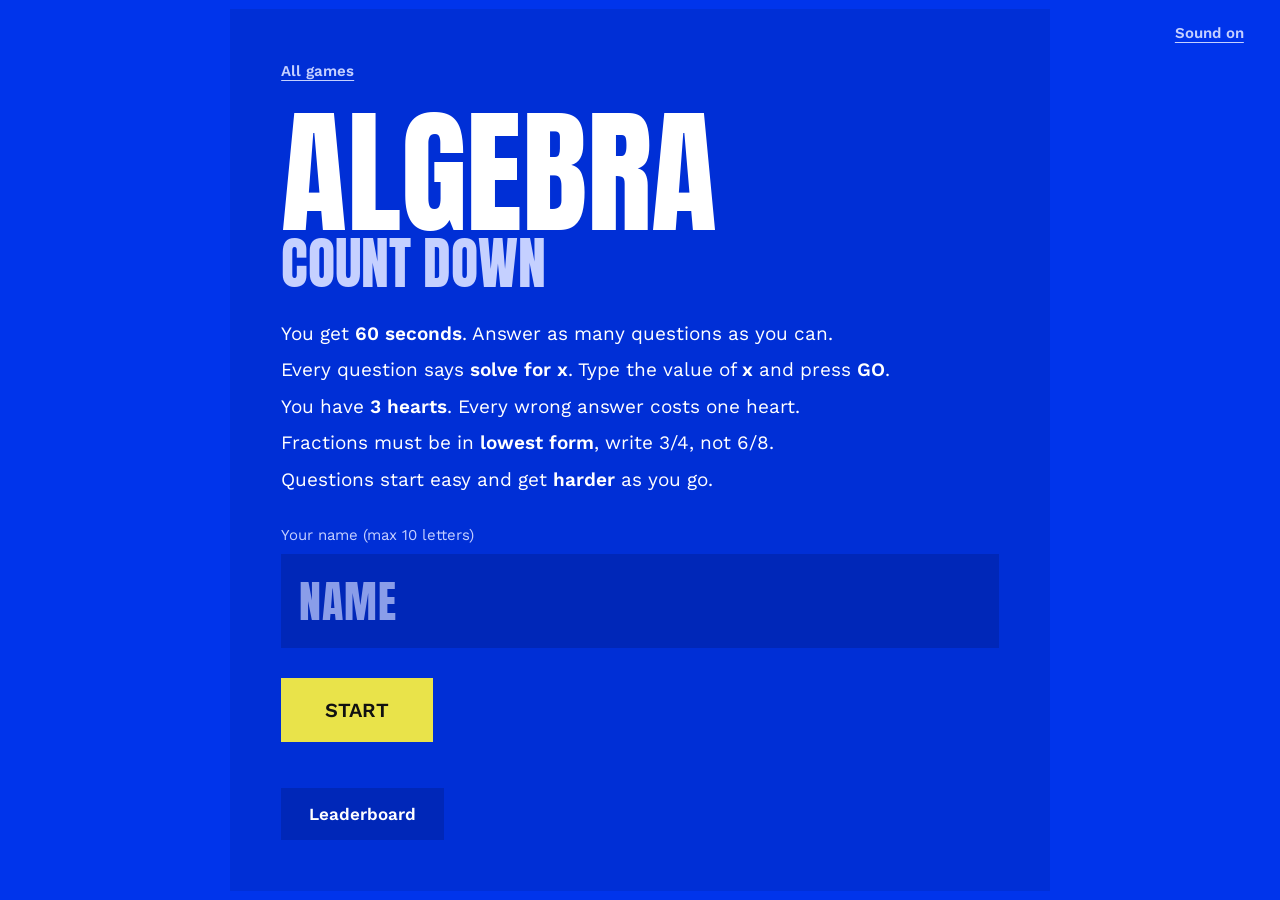
==== commit e7670735: "Remove emoji and em dashes" ====
--- a/algebra.html
+++ b/algebra.html
@@ -136,7 +136,7 @@
         <li><span class="ic"></span><span>You get <b>60 seconds</b>. Answer as many questions as you can.</span></li>
         <li><span class="ic"></span><span>Every question says <b>solve for x</b>. Type the value of <b>x</b> and press <b>GO</b>.</span></li>
         <li><span class="ic"></span><span>You have <b>3 hearts</b>. Every wrong answer costs one heart.</span></li>
-        <li><span class="ic"></span><span>Fractions must be in <b>lowest form</b> — write 3/4, not 6/8.</span></li>
+        <li><span class="ic"></span><span>Fractions must be in <b>lowest form</b>, write 3/4, not 6/8.</span></li>
         <li><span class="ic"></span><span>Questions start easy and get <b>harder</b> as you go.</span></li>
       </ul>
 
@@ -255,7 +255,7 @@
 "use strict";
 
 /* =========================================================
-   CONFIG — the only things you should need to change
+   CONFIG, the only things you should need to change
    ========================================================= */
 var CONFIG = {
   DURATION: 60,          // seconds per round
@@ -610,7 +610,7 @@
     S.score++; S.streak++;
     elScore.textContent = S.score;
     elScore.classList.remove("bump"); void elScore.offsetWidth; elScore.classList.add("bump");
-    elFb.textContent = S.streak >= 4 ? "🔥 " + S.streak + " in a row!" : "Correct!";
+    elFb.textContent = S.streak >= 4 ? "" + S.streak + " in a row!" : "Correct!";
     elFb.className = "ok";
     setFace("happy");
     sfxOk();
@@ -631,7 +631,7 @@
   sfxBad();
 
   if(isRight && !wasReduced && CONFIG.REQUIRE_REDUCED){
-    elFb.textContent = "Right value — but reduce! Write " + fmtFrac(truth);
+    elFb.textContent = "Right value, but reduce! Write " + fmtFrac(truth);
   } else {
     elFb.textContent = "x = " + fmtFrac(truth);
   }
@@ -662,20 +662,20 @@
   var title = $("#endTitle"), msg = $("#endMsg");
 
   if(survived){
-    title.textContent = "Time's up — you survived!";
+    title.textContent = "Time's up, you survived!";
     title.className = "headline win";
     setFace("cheer");
     sfxWin();
     confetti();
     msg.textContent = S.score === 0
-      ? "You made it to the end with no correct answers — give it another go!"
+      ? "You made it to the end with no correct answers, give it another go!"
       : "Nice work, " + S.playerName + "! Your score is being sent to the leaderboard.";
   } else {
     title.textContent = "Out of hearts!";
     title.className = "headline lose";
     setFace("sad");
     msg.textContent = "You ran out of hearts after " + S.score +
-      " correct answer" + (S.score === 1 ? "" : "s") + ". You need to survive the full minute to get on the leaderboard — try again!";
+      " correct answer" + (S.score === 1 ? "" : "s") + ". You need to survive the full minute to get on the leaderboard, try again!";
   }
 
   show("s-end");
@@ -737,7 +737,7 @@
   loadBoard(function(rows, remote){
     list.innerHTML = "";
     if(rows === null){
-      list.innerHTML = '<li class="msg">The leaderboard could not be reached right now — try again in a moment.</li>';
+      list.innerHTML = '<li class="msg">The leaderboard could not be reached right now, try again in a moment.</li>';
       return;
     }
     if(!rows.length){
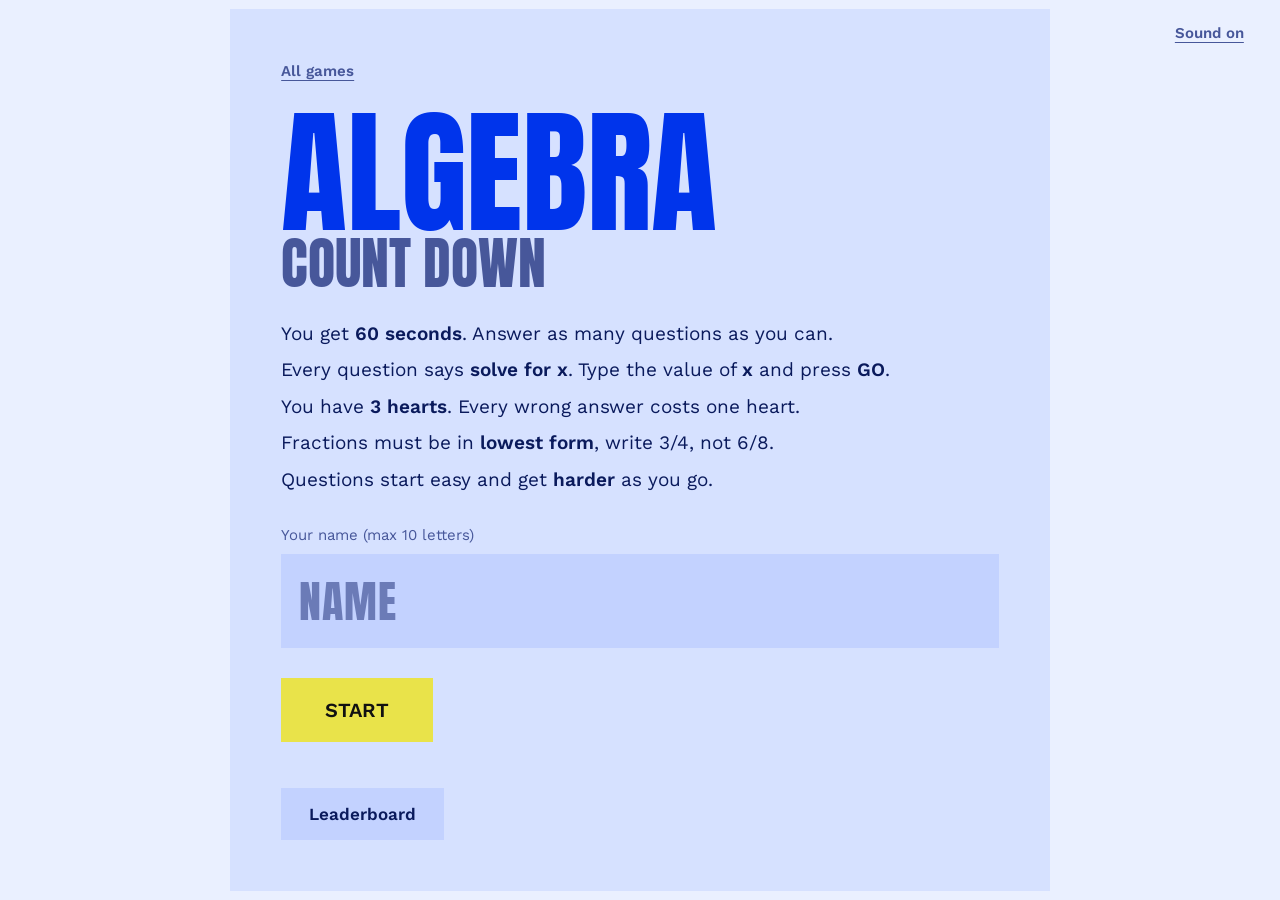
==== commit d1cf10d3: "Lighten palette: pale blue ground, navy ink" ====
--- a/algebra.html
+++ b/algebra.html
@@ -7,8 +7,8 @@
 <link rel="preconnect" href="https://fonts.googleapis.com"><link rel="preconnect" href="https://fonts.gstatic.com" crossorigin><link href="https://fonts.googleapis.com/css2?family=Anton&family=Work+Sans:wght@400;600&display=swap" rel="stylesheet">
 <style>
 :root{
-  --bg:#0034eb; --surface:#002fd6; --deep:#0027b8; --ink:#fff; --muted:#c5d0ff;
-  --accent:#e9e34a; --accent-ink:#111; --bad:#ff9aa0;
+  --blue:#0034eb; --bg:#eaf0ff; --surface:#d6e1ff; --deep:#c3d2ff; --ink:#0a1a5c; --muted:#47579a;
+  --accent:#e9e34a; --accent-ink:#111; --bad:#c1121f;
   --m:clamp(16px,2.2vw,32px);
   --ease:cubic-bezier(.2,.7,.2,1);
 }
@@ -27,7 +27,7 @@
 .backlink{align-self:flex-start;color:var(--muted);font-size:.9375rem;font-weight:600;text-decoration:underline;text-underline-offset:.25em}
 .backlink:hover{color:var(--ink)}
 .logo{display:flex;flex-direction:column;gap:.1em}
-.logo .a{font-family:Anton,Impact,sans-serif;font-size:clamp(3.5rem,13vw,8.5rem);line-height:.9;color:var(--ink)}
+.logo .a{font-family:Anton,Impact,sans-serif;font-size:clamp(3.5rem,13vw,8.5rem);line-height:.9;color:var(--blue)}
 .logo .b{font-family:Anton,Impact,sans-serif;font-size:clamp(1.75rem,5.4vw,3.5rem);line-height:.95;color:var(--muted)}
 .mascot{display:none}
 .rules{list-style:none;margin:0;padding:0;display:grid;gap:10px;max-width:56ch}
@@ -53,13 +53,13 @@
 #s-play{justify-content:flex-start;gap:clamp(14px,2.2vh,26px);max-width:900px;margin:0 auto;left:0;right:0}
 .hud{width:100%;display:grid;grid-template-columns:auto 1fr auto auto;align-items:center;gap:clamp(12px,2vw,28px)}
 .hearts{display:flex;gap:8px}
-.heart{display:block;width:clamp(18px,2.6vw,26px);height:clamp(18px,2.6vw,26px);background:var(--ink);transition:transform .3s var(--ease),background .3s;font-size:0}
+.heart{display:block;width:clamp(18px,2.6vw,26px);height:clamp(18px,2.6vw,26px);background:var(--blue);transition:transform .3s var(--ease),background .3s;font-size:0}
 .heart.lost{background:var(--deep)}
 .heart.pulse{animation:pulse .5s var(--ease)}
 @keyframes pulse{50%{transform:scale(1.5)}}
 .timerwrap{display:flex;align-items:center;gap:14px}
 .timerbar{flex:1;height:14px;background:var(--deep)}
-#timerfill{height:100%;width:100%;background:var(--ink)}
+#timerfill{height:100%;width:100%;background:var(--blue)}
 #timerfill.warn{background:var(--muted)}
 #timerfill.danger{background:var(--bad)}
 #clock{font-family:Anton,Impact,sans-serif;font-size:clamp(2rem,5vw,3rem);min-width:2.2ch;text-align:right;font-variant-numeric:tabular-nums}
@@ -84,12 +84,13 @@
 #feedback.hint{color:var(--muted);font-weight:400}
 .answerRow{width:100%;display:flex;gap:12px}
 .answerRow #answer{flex:1;min-width:0;text-align:center}
-#answer.badflash{background:#7a1f3a}
+#answer.badflash{background:#ffd0d4}
 .answerRow .btn{padding:0 clamp(24px,4vw,48px)}
 .keypad{width:100%;display:grid;grid-template-columns:repeat(4,1fr);gap:10px}
 .key{font-family:Anton,Impact,sans-serif;font-size:clamp(1.5rem,4vw,2.25rem);background:var(--surface);color:var(--ink);border:0;border-radius:0;padding:clamp(12px,2.2vh,22px) 0;cursor:pointer;transition:transform .12s var(--ease),background .12s}
 .key:hover{background:var(--deep)}
 .key:active{transform:scale(.95)}
+.key:hover{background:var(--deep)}
 .key.goKey{grid-column:span 2;background:var(--accent);color:var(--accent-ink);font-family:"Work Sans",sans-serif;font-weight:600;font-size:1.25rem}
 
 .headline{font-family:Anton,Impact,sans-serif;text-transform:uppercase;font-size:clamp(2.75rem,8vw,5.5rem);line-height:.92;font-weight:400;margin:0}
@@ -690,7 +691,7 @@
 function confetti(){
   var wrap = document.createElement("div");
   wrap.className = "confetti";
-  var colours = ["#ffffff","#e9e34a","#c5d0ff"];
+  var colours = ["#0034eb","#e9e34a","#0a1a5c"];
   for(var i=0;i<60;i++){
     var p = document.createElement("i");
     p.style.left = Math.random()*100 + "vw";
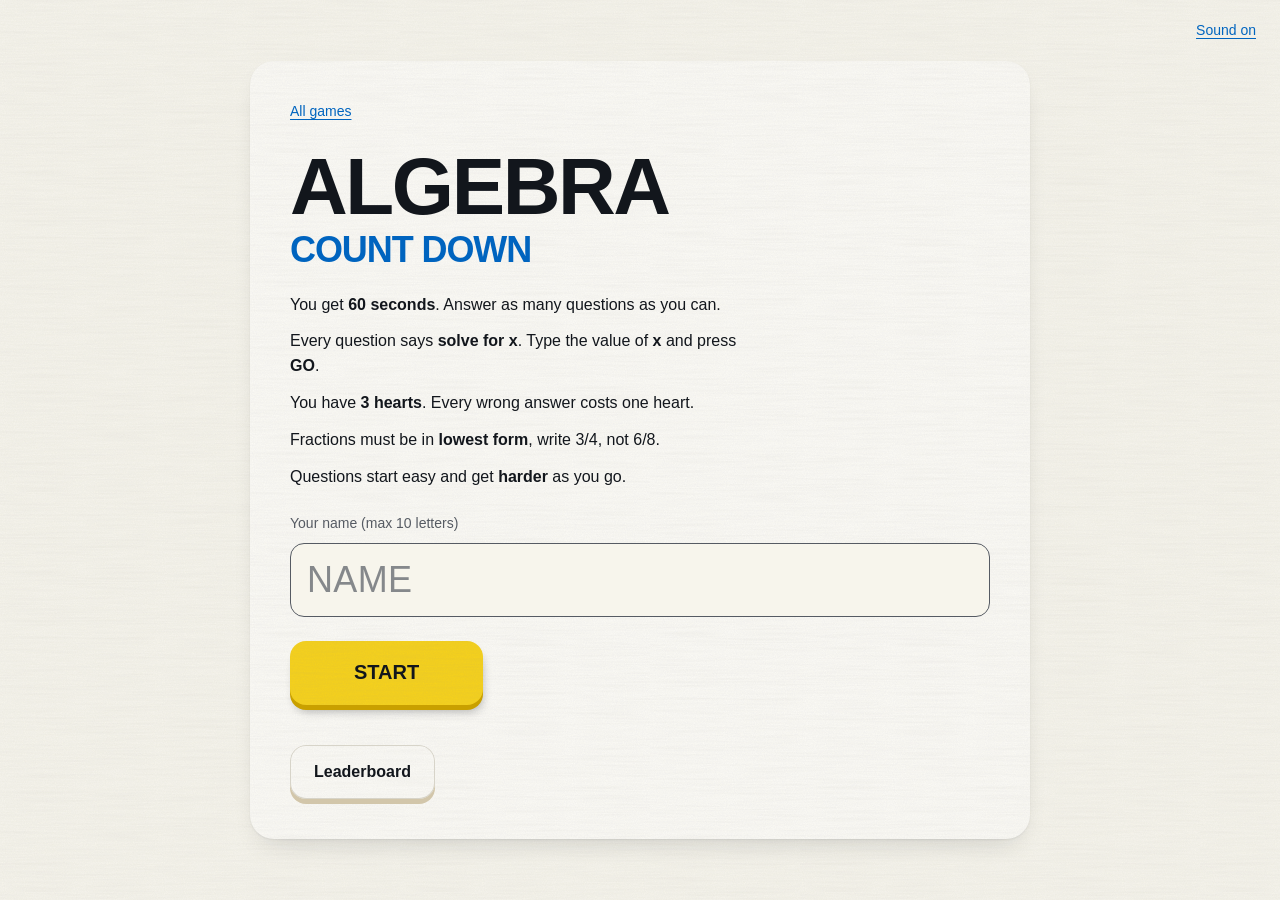
==== commit 2912f909: "Hallmark full redesign: Hum cut-paper theme across landing and games" ====
--- a/algebra.html
+++ b/algebra.html
@@ -1,126 +1,13 @@
 <!DOCTYPE html>
 <html lang="en">
 <head>
+<meta name="description" content="Free 60-second maths drills with a live top 10.">
 <meta charset="utf-8">
 <meta name="viewport" content="width=device-width, initial-scale=1, maximum-scale=1, user-scalable=no">
 <title>Algebra Count Down</title>
-<link rel="preconnect" href="https://fonts.googleapis.com"><link rel="preconnect" href="https://fonts.gstatic.com" crossorigin><link href="https://fonts.googleapis.com/css2?family=Anton&family=Work+Sans:wght@400;600&display=swap" rel="stylesheet">
-<style>
-:root{
-  --blue:#0034eb; --bg:#eaf0ff; --surface:#d6e1ff; --deep:#c3d2ff; --ink:#0a1a5c; --muted:#47579a;
-  --accent:#e9e34a; --accent-ink:#111; --bad:#c1121f;
-  --m:clamp(16px,2.2vw,32px);
-  --ease:cubic-bezier(.2,.7,.2,1);
-}
-*{box-sizing:border-box;-webkit-tap-highlight-color:transparent}
-html,body{margin:0;min-height:100%}
-body{background:var(--bg);color:var(--ink);font-family:"Work Sans",system-ui,sans-serif;font-size:clamp(1.0625rem,1rem + .25vw,1.1875rem);line-height:1.5;-webkit-user-select:none;user-select:none;overflow-x:hidden}
-::selection{background:var(--accent);color:var(--accent-ink)}
-:focus-visible{outline:3px solid var(--accent);outline-offset:3px}
-h1,h2{font-family:Anton,Impact,"Arial Narrow",sans-serif;font-weight:400;text-transform:uppercase;letter-spacing:-.01em;line-height:.9;margin:0}
-
-#app{position:relative;min-height:100svh;width:100%}
-.screen{position:absolute;inset:0;display:none;flex-direction:column;align-items:center;justify-content:center;padding:var(--m);overflow:auto}
-.screen.on{display:flex}
-.card{width:min(820px,100%);background:var(--surface);padding:clamp(20px,4vw,56px);display:flex;flex-direction:column;gap:clamp(18px,2.4vw,30px)}
-
-.backlink{align-self:flex-start;color:var(--muted);font-size:.9375rem;font-weight:600;text-decoration:underline;text-underline-offset:.25em}
-.backlink:hover{color:var(--ink)}
-.logo{display:flex;flex-direction:column;gap:.1em}
-.logo .a{font-family:Anton,Impact,sans-serif;font-size:clamp(3.5rem,13vw,8.5rem);line-height:.9;color:var(--blue)}
-.logo .b{font-family:Anton,Impact,sans-serif;font-size:clamp(1.75rem,5.4vw,3.5rem);line-height:.95;color:var(--muted)}
-.mascot{display:none}
-.rules{list-style:none;margin:0;padding:0;display:grid;gap:10px;max-width:56ch}
-.rules .ic{display:none}
-.rules li{line-height:1.4}
-.rules b{font-weight:600}
-.namewrap{display:flex;flex-direction:column;gap:8px}
-.namewrap label{font-size:.9375rem;color:var(--muted)}
-.namewrap input,#answer{font-family:Anton,Impact,sans-serif;font-size:clamp(1.75rem,5vw,2.75rem);text-transform:uppercase;letter-spacing:.02em;background:var(--deep);color:var(--ink);border:0;border-radius:0;padding:14px 18px;width:100%;caret-color:var(--accent)}
-.namewrap input::placeholder,#answer::placeholder{color:var(--muted);opacity:.7}
-.row{display:flex;gap:12px;flex-wrap:wrap}
-
-.btn{font-family:inherit;font-weight:600;font-size:1.0625rem;border:0;border-radius:0;cursor:pointer;padding:16px 28px;transition:transform .18s var(--ease),background .18s}
-.btn:hover{transform:translateY(-3px)}
-.btn:active{transform:translateY(1px) scale(.98)}
-.btn.go{background:var(--accent);color:var(--accent-ink)}
-.btn.big{padding:20px 44px;font-size:1.25rem}
-.btn.ghost{background:var(--deep);color:var(--ink)}
-
-#countNum{font-family:Anton,Impact,sans-serif;font-size:clamp(10rem,45vw,30rem);line-height:.85}
-#countHint{font-size:1.5rem;color:var(--muted);margin-top:12px}
-
-#s-play{justify-content:flex-start;gap:clamp(14px,2.2vh,26px);max-width:900px;margin:0 auto;left:0;right:0}
-.hud{width:100%;display:grid;grid-template-columns:auto 1fr auto auto;align-items:center;gap:clamp(12px,2vw,28px)}
-.hearts{display:flex;gap:8px}
-.heart{display:block;width:clamp(18px,2.6vw,26px);height:clamp(18px,2.6vw,26px);background:var(--blue);transition:transform .3s var(--ease),background .3s;font-size:0}
-.heart.lost{background:var(--deep)}
-.heart.pulse{animation:pulse .5s var(--ease)}
-@keyframes pulse{50%{transform:scale(1.5)}}
-.timerwrap{display:flex;align-items:center;gap:14px}
-.timerbar{flex:1;height:14px;background:var(--deep)}
-#timerfill{height:100%;width:100%;background:var(--blue)}
-#timerfill.warn{background:var(--muted)}
-#timerfill.danger{background:var(--bad)}
-#clock{font-family:Anton,Impact,sans-serif;font-size:clamp(2rem,5vw,3rem);min-width:2.2ch;text-align:right;font-variant-numeric:tabular-nums}
-#clock.danger{color:var(--bad)}
-.scorebox{display:flex;flex-direction:column;align-items:flex-end;line-height:1}
-.scorebox .lbl{font-size:.8125rem;color:var(--muted);margin-bottom:2px;text-transform:capitalize}
-#score{font-family:Anton,Impact,sans-serif;font-size:clamp(2rem,5vw,3rem);font-variant-numeric:tabular-nums}
-#score.bump{animation:bump .3s var(--ease)}
-@keyframes bump{50%{transform:scale(1.35)}}
-.iconbtn{font:inherit;font-size:.9375rem;font-weight:600;color:var(--muted);background:none;border:0;cursor:pointer;padding:8px;text-decoration:underline;text-underline-offset:.25em}
-.iconbtn:hover{color:var(--ink)}
-.topbar{position:fixed;top:14px;right:var(--m);z-index:5}
-
-.qcard{width:100%;background:var(--surface);padding:clamp(22px,4vw,48px);text-align:center;min-height:clamp(150px,26vh,260px);display:flex;flex-direction:column;justify-content:center;gap:14px}
-.qcard.shake{animation:shake .4s var(--ease)}
-@keyframes shake{20%{transform:translateX(-14px)}40%{transform:translateX(12px)}60%{transform:translateX(-8px)}80%{transform:translateX(4px)}}
-.prompt{font-size:clamp(1rem,2.2vw,1.375rem);color:var(--muted)}
-.eq{font-family:Anton,Impact,sans-serif;text-transform:none;letter-spacing:.01em;line-height:1.05;font-size:clamp(1.9rem,6vw,3.75rem);font-variant-numeric:tabular-nums}
-#feedback{min-height:1.5em;font-weight:600}
-#feedback.ok{color:var(--ink)}
-#feedback.bad{color:var(--bad)}
-#feedback.hint{color:var(--muted);font-weight:400}
-.answerRow{width:100%;display:flex;gap:12px}
-.answerRow #answer{flex:1;min-width:0;text-align:center}
-#answer.badflash{background:#ffd0d4}
-.answerRow .btn{padding:0 clamp(24px,4vw,48px)}
-.keypad{width:100%;display:grid;grid-template-columns:repeat(4,1fr);gap:10px}
-.key{font-family:Anton,Impact,sans-serif;font-size:clamp(1.5rem,4vw,2.25rem);background:var(--surface);color:var(--ink);border:0;border-radius:0;padding:clamp(12px,2.2vh,22px) 0;cursor:pointer;transition:transform .12s var(--ease),background .12s}
-.key:hover{background:var(--deep)}
-.key:active{transform:scale(.95)}
-.key:hover{background:var(--deep)}
-.key.goKey{grid-column:span 2;background:var(--accent);color:var(--accent-ink);font-family:"Work Sans",sans-serif;font-weight:600;font-size:1.25rem}
-
-.headline{font-family:Anton,Impact,sans-serif;text-transform:uppercase;font-size:clamp(2.75rem,8vw,5.5rem);line-height:.92;font-weight:400;margin:0}
-.headline.lose{color:var(--bad)}
-.bigscore{display:flex;flex-direction:column;line-height:.85}
-.bigscore span{font-family:Anton,Impact,sans-serif;font-size:clamp(7rem,26vw,16rem);font-variant-numeric:tabular-nums}
-.bigscore small{font-size:1rem;color:var(--muted);margin-top:8px;text-transform:capitalize}
-.endmsg{margin:0;max-width:52ch}
-
-.lbtitle{font-size:clamp(2.75rem,8vw,5.5rem)}
-#lbList{list-style:none;margin:0;padding:0;font-size:clamp(1.25rem,2.4vw,1.625rem)}
-#lbList li{display:grid;grid-template-columns:3ch 1fr auto;gap:18px;padding:11px 0;font-variant-numeric:tabular-nums}
-#lbList li:nth-child(4){margin-top:26px}
-#lbList .rk{color:var(--muted)}
-#lbList .sc{font-weight:600}
-#lbList li.me{background:var(--deep);margin-left:-12px;margin-right:-12px;padding-left:12px;padding-right:12px}
-#lbList li.msg{display:block;color:var(--muted);font-size:1.0625rem}
-.lbfoot{display:flex}
-
-.confetti{position:fixed;inset:0;pointer-events:none;z-index:99;overflow:hidden}
-.confetti i{position:absolute;top:-20px;width:10px;height:16px;animation:fall linear forwards}
-@keyframes fall{to{transform:translateY(110vh) rotate(720deg)}}
-
-@media (max-width:640px){
-  .hud{grid-template-columns:auto 1fr auto;row-gap:8px}
-  #muteBtn2{grid-column:1/-1;justify-self:end;margin-top:-6px}
-  .card{padding:20px}
-}
-@media (prefers-reduced-motion:reduce){*{animation:none!important;transition:none!important}}
-</style>
+<link rel="preconnect" href="https://api.fontshare.com">
+<link href="https://api.fontshare.com/v2/css?f[]=chillax@500,600&display=swap" rel="stylesheet">
+<link rel="stylesheet" href="game.css">
 </head>
 <body>
 <div id="app">
@@ -691,7 +578,7 @@
 function confetti(){
   var wrap = document.createElement("div");
   wrap.className = "confetti";
-  var colours = ["#0034eb","#e9e34a","#0a1a5c"];
+  var colours = ["oklch(87% 0.175 96)","oklch(70% 0.2 22)","oklch(50% 0.17 250)","oklch(82% 0.15 152)"];
   for(var i=0;i<60;i++){
     var p = document.createElement("i");
     p.style.left = Math.random()*100 + "vw";
--- a/game.css
+++ b/game.css
@@ -0,0 +1,117 @@
+/* Hallmark · shape: Split Studio · genre: playful · theme: Hum (deal 1/3, seed free-timed-maths-drills-e374·ba0078be·2026-11-25·r0) · redesign: full · scope: app
+ * hero: kept · nav: kept · footer: kept · imagery: none · signature: the equation set as card-stock tiles on a kraft strip
+ * axes: light/rounded-sans/chromatic-yellow · posture: full-palette · contrast: pass · fold: pass · v2.0.0 */
+/* Hallmark · pre-emit critique: P4 H4 E3 S4 R4 V4 · weakest: E, the play screen holds still apart from the timer and the pressed keys */
+/* Hallmark · waive 12 · the spring easing sits on .btn.go and .key.goKey only · the answer button pops like pressed card stock while keys stay snappy */
+@import url("./tokens.css");
+@import url("./base.css");
+
+:root {
+  --grain: url("data:image/svg+xml,%3Csvg xmlns='http://www.w3.org/2000/svg' width='160' height='160'%3E%3Cfilter id='g'%3E%3CfeTurbulence type='fractalNoise' baseFrequency='.9' numOctaves='2' stitchTiles='stitch'/%3E%3CfeColorMatrix values='0 0 0 0 .2 0 0 0 0 .2 0 0 0 0 .25 0 0 0 .08 0'/%3E%3C/filter%3E%3Crect width='100%25' height='100%25' filter='url(%23g)'/%3E%3C/svg%3E");
+  --fibre: url("data:image/svg+xml,%3Csvg xmlns='http://www.w3.org/2000/svg' width='400' height='400'%3E%3Cfilter id='f'%3E%3CfeTurbulence type='turbulence' baseFrequency='.012 .35' numOctaves='2' seed='4' stitchTiles='stitch'/%3E%3CfeColorMatrix values='0 0 0 0 .3 0 0 0 0 .28 0 0 0 0 .2 0 0 0 .07 0'/%3E%3C/filter%3E%3Crect width='100%25' height='100%25' filter='url(%23f)'/%3E%3C/svg%3E");
+}
+
+body { background: var(--grain), var(--fibre), var(--color-paper); -webkit-user-select: none; user-select: none; }
+#app { position: relative; min-height: 100svh; width: 100%; }
+.screen { position: absolute; inset: 0; display: none; flex-direction: column; align-items: center; justify-content: center; padding: var(--space-md); overflow: auto; }
+.screen.on { display: flex; }
+.mascot { display: none; }
+
+/* card stock controls */
+.btn, .key { --edge: 5px; border: 0; border-radius: var(--radius-stock); min-height: 54px; padding: 0 var(--space-lg); font-weight: 600; font-size: var(--text-md); color: var(--color-ink); cursor: pointer; background: var(--grain), var(--fibre), var(--color-card); box-shadow: inset 0 0 0 1px var(--color-rule), 0 var(--edge) 0 0 var(--color-edge); transition: translate var(--dur-micro) var(--ease-snap), box-shadow var(--dur-micro) var(--ease-snap); }
+.btn.go, .key.goKey { background: var(--grain), var(--fibre), var(--color-accent); color: var(--color-accent-ink); box-shadow: 0 var(--edge) 0 0 var(--color-accent-deep), 2px calc(var(--edge) + 4px) 10px -3px color-mix(in oklab, var(--color-ink) 32%, transparent); transition-timing-function: var(--ease-spring); }
+.btn:hover, .key:hover { --edge: 7px; translate: 0 -2px; }
+.btn:active, .key:active { --edge: 1px; translate: 0 4px; }
+.btn.big { min-height: 64px; padding: 0 var(--space-2xl); font-size: var(--text-lg); }
+.iconbtn { font: inherit; font-size: var(--text-sm); font-weight: 500; color: var(--color-accent-2); background: none; border: 0; cursor: pointer; padding: var(--space-xs); text-decoration: underline; text-underline-offset: 0.2em; }
+.topbar { position: fixed; top: var(--space-sm); right: var(--space-md); z-index: var(--z-raised); }
+
+/* start, end, board: a torn-edged card on paper */
+.card { width: min(780px, 100%); background: var(--grain), var(--fibre), var(--color-card); border-radius: var(--radius-card); box-shadow: var(--shadow-card); padding: var(--space-xl); display: flex; flex-direction: column; gap: var(--space-lg); }
+.backlink { align-self: flex-start; color: var(--color-accent-2); font-size: var(--text-sm); font-weight: 500; text-underline-offset: 0.2em; }
+.logo { display: flex; flex-direction: column; gap: var(--space-2xs); font-size: inherit; max-width: none; line-height: 1; }
+.logo .a { font-size: clamp(2.75rem, 7vw, 5rem); font-weight: 600; letter-spacing: var(--tracking-display); color: var(--color-ink); line-height: 1; }
+.logo .b { font-size: clamp(1.5rem, 3vw, 2.25rem); font-weight: 600; letter-spacing: var(--tracking-display); color: var(--color-accent-2); line-height: 1.05; }
+.rules { list-style: none; margin: 0; padding: 0; display: grid; gap: var(--space-sm); max-width: 52ch; }
+.rules .ic { display: none; }
+.rules b { font-weight: 600; }
+.namewrap { display: grid; gap: var(--space-xs); }
+.namewrap label { font-size: var(--text-sm); color: var(--color-muted); font-weight: 500; }
+.namewrap input, #answer { font-weight: 600; font-size: clamp(1.5rem, 3vw, 2.25rem); letter-spacing: 0.01em; background: var(--color-paper); color: var(--color-ink); border: 1px solid var(--color-muted); border-radius: var(--radius-input); min-height: 52px; padding: var(--space-xs) var(--space-md); width: 100%; caret-color: var(--color-accent-2); }
+.namewrap input::placeholder, #answer::placeholder { color: var(--color-muted); opacity: 0.7; font-weight: 500; }
+.namewrap input:focus-visible, #answer:focus-visible { outline: 2px solid var(--color-focus); outline-offset: 2px; }
+.row { display: flex; gap: var(--space-sm); flex-wrap: wrap; }
+
+#countNum { font-size: clamp(10rem, 40vw, 26rem); line-height: 0.9; font-weight: 600; letter-spacing: var(--tracking-display); font-variant-numeric: tabular-nums; }
+#countHint { font-variant-numeric: tabular-nums; font-size: var(--text-xl); color: var(--color-muted); margin-top: var(--space-sm); font-weight: 500; }
+
+/* play */
+#s-play { justify-content: flex-start; gap: var(--space-md); max-width: 920px; margin: 0 auto; left: 0; right: 0; padding-top: var(--space-lg); }
+.hud { width: 100%; display: grid; grid-template-columns: auto 1fr auto auto; align-items: center; gap: var(--space-lg); }
+.hearts { display: flex; gap: var(--space-xs); }
+.heart { display: block; width: 22px; height: 22px; border-radius: 7px; background: var(--color-accent-3); font-size: 0; transition: background var(--dur-short) var(--ease-snap); }
+.heart.lost { background: var(--color-paper-3); }
+.heart.pulse { animation: wobble 0.4s var(--ease-snap); }
+@keyframes wobble { 30% { translate: -3px 0; } 60% { translate: 3px 0; } }
+.timerwrap { display: flex; align-items: center; gap: var(--space-md); }
+.timerbar { flex: 1; height: 16px; border-radius: 99px; background: var(--color-paper-3); overflow: hidden; }
+#timerfill { height: 100%; width: 100%; background: var(--color-kraft); border-radius: 99px; }
+#timerfill.warn { background: var(--color-sand); }
+#timerfill.danger { background: var(--color-accent-3); }
+#clock { font-size: var(--text-2xl, 2rem); font-weight: 600; min-width: 2.2ch; text-align: right; font-variant-numeric: tabular-nums; }
+#clock.danger { color: var(--color-error); }
+.scorebox { display: flex; flex-direction: column; align-items: flex-end; line-height: 1; }
+.scorebox .lbl { font-size: var(--text-xs); color: var(--color-muted); margin-bottom: var(--space-3xs); text-transform: capitalize; font-weight: 500; }
+#score { font-size: var(--text-2xl, 2rem); font-weight: 600; font-variant-numeric: tabular-nums; }
+#score.bump { animation: bump 0.3s var(--ease-snap); }
+@keyframes bump { 50% { translate: 0 -5px; } }
+
+.qcard { width: 100%; background: var(--grain), var(--fibre), var(--color-sand); border-radius: var(--radius-card); padding: clamp(20px, 4vw, 44px); text-align: center; min-height: clamp(160px, 26vh, 260px); display: flex; flex-direction: column; justify-content: center; gap: var(--space-md); box-shadow: var(--shadow-card); }
+.qcard.shake { animation: shake 0.4s var(--ease-snap); }
+@keyframes shake { 20% { translate: -12px 0; } 40% { translate: 10px 0; } 60% { translate: -6px 0; } 80% { translate: 3px 0; } }
+.prompt { font-size: var(--text-md); color: var(--color-ink-2); font-weight: 500; }
+.eq { font-weight: 600; letter-spacing: var(--tracking-display); line-height: 1.1; font-size: clamp(1.9rem, 5.2vw, 3.5rem); font-variant-numeric: tabular-nums; display: inline-block; align-self: center; padding: var(--space-sm) var(--space-lg); border-radius: var(--radius-stock); background: var(--grain), var(--color-card); box-shadow: 0 5px 0 0 var(--color-edge); max-width: 100%; text-wrap: balance; }
+.eq .var { color: var(--color-accent-2); }
+#feedback { min-height: 1.5em; font-weight: 600; }
+#feedback.ok { color: var(--color-mint-deep); }
+#feedback.bad { color: var(--color-error); }
+#feedback.hint { color: var(--color-ink-2); font-weight: 500; }
+.answerRow { width: 100%; display: flex; gap: var(--space-sm); }
+.answerRow #answer { flex: 1; min-width: 0; text-align: center; min-height: 64px; }
+#answer.badflash { background: color-mix(in oklab, var(--color-error) 12%, var(--color-paper)); border-color: var(--color-error); }
+.answerRow .btn { min-height: 64px; padding: 0 var(--space-xl); }
+.keypad { width: 100%; display: grid; grid-template-columns: repeat(4, minmax(0, 1fr)); gap: var(--space-sm); }
+.key { font-size: clamp(1.25rem, 3vw, 1.75rem); min-height: 62px; padding: 0; font-variant-numeric: tabular-nums; }
+.key.goKey { grid-column: span 2; font-size: var(--text-lg); }
+
+/* end */
+.headline { font-size: clamp(2.25rem, 5vw, 3.75rem); line-height: 1.05; font-weight: 600; letter-spacing: var(--tracking-display); max-width: 18ch; }
+.headline.lose { color: var(--color-error); }
+.headline.win { color: var(--color-mint-deep); }
+.bigscore { display: flex; flex-direction: column; line-height: 0.9; }
+.bigscore span { font-size: clamp(6rem, 20vw, 12rem); font-weight: 600; letter-spacing: var(--tracking-display); font-variant-numeric: tabular-nums; }
+.bigscore small { font-size: var(--text-md); color: var(--color-muted); margin-top: var(--space-xs); text-transform: capitalize; font-weight: 500; }
+.endmsg { margin: 0; max-width: 52ch; }
+
+/* board */
+.lbtitle { font-size: clamp(2.25rem, 5vw, 3.75rem); }
+#lbList { list-style: none; margin: 0; padding: 0; font-size: var(--text-lg); }
+#lbList li { display: grid; grid-template-columns: 3ch minmax(0, 1fr) auto; gap: var(--space-md); padding: var(--space-sm) 0; font-variant-numeric: tabular-nums; align-items: baseline; }
+#lbList .rk { color: var(--color-muted); }
+#lbList .sc { font-weight: 600; }
+#lbList li.me { background: color-mix(in oklab, var(--color-accent) 40%, transparent); margin-inline: calc(var(--space-sm) * -1); padding-inline: var(--space-sm); border-radius: var(--radius-input); }
+#lbList li.msg { display: block; color: var(--color-muted); font-size: var(--text-md); }
+.lbfoot { display: flex; }
+
+.confetti { position: fixed; inset: 0; pointer-events: none; z-index: var(--z-modal); overflow: hidden; }
+.confetti i { position: absolute; top: -20px; width: 10px; height: 16px; border-radius: 3px; animation: fall linear forwards; }
+@keyframes fall { to { translate: 0 110vh; rotate: 720deg; } }
+
+@media (max-width: 40rem) {
+  .hud { grid-template-columns: auto 1fr auto; row-gap: var(--space-xs); }
+  #muteBtn2 { grid-column: 1 / -1; justify-self: end; }
+  .card { padding: var(--space-lg); }
+}
+@media (prefers-reduced-motion: reduce) { *, *::before, *::after { animation: none !important; transition: none !important; } }
+
+.btn:disabled, .key:disabled { opacity: 0.5; cursor: not-allowed; translate: 0 0; --edge: 2px; }
